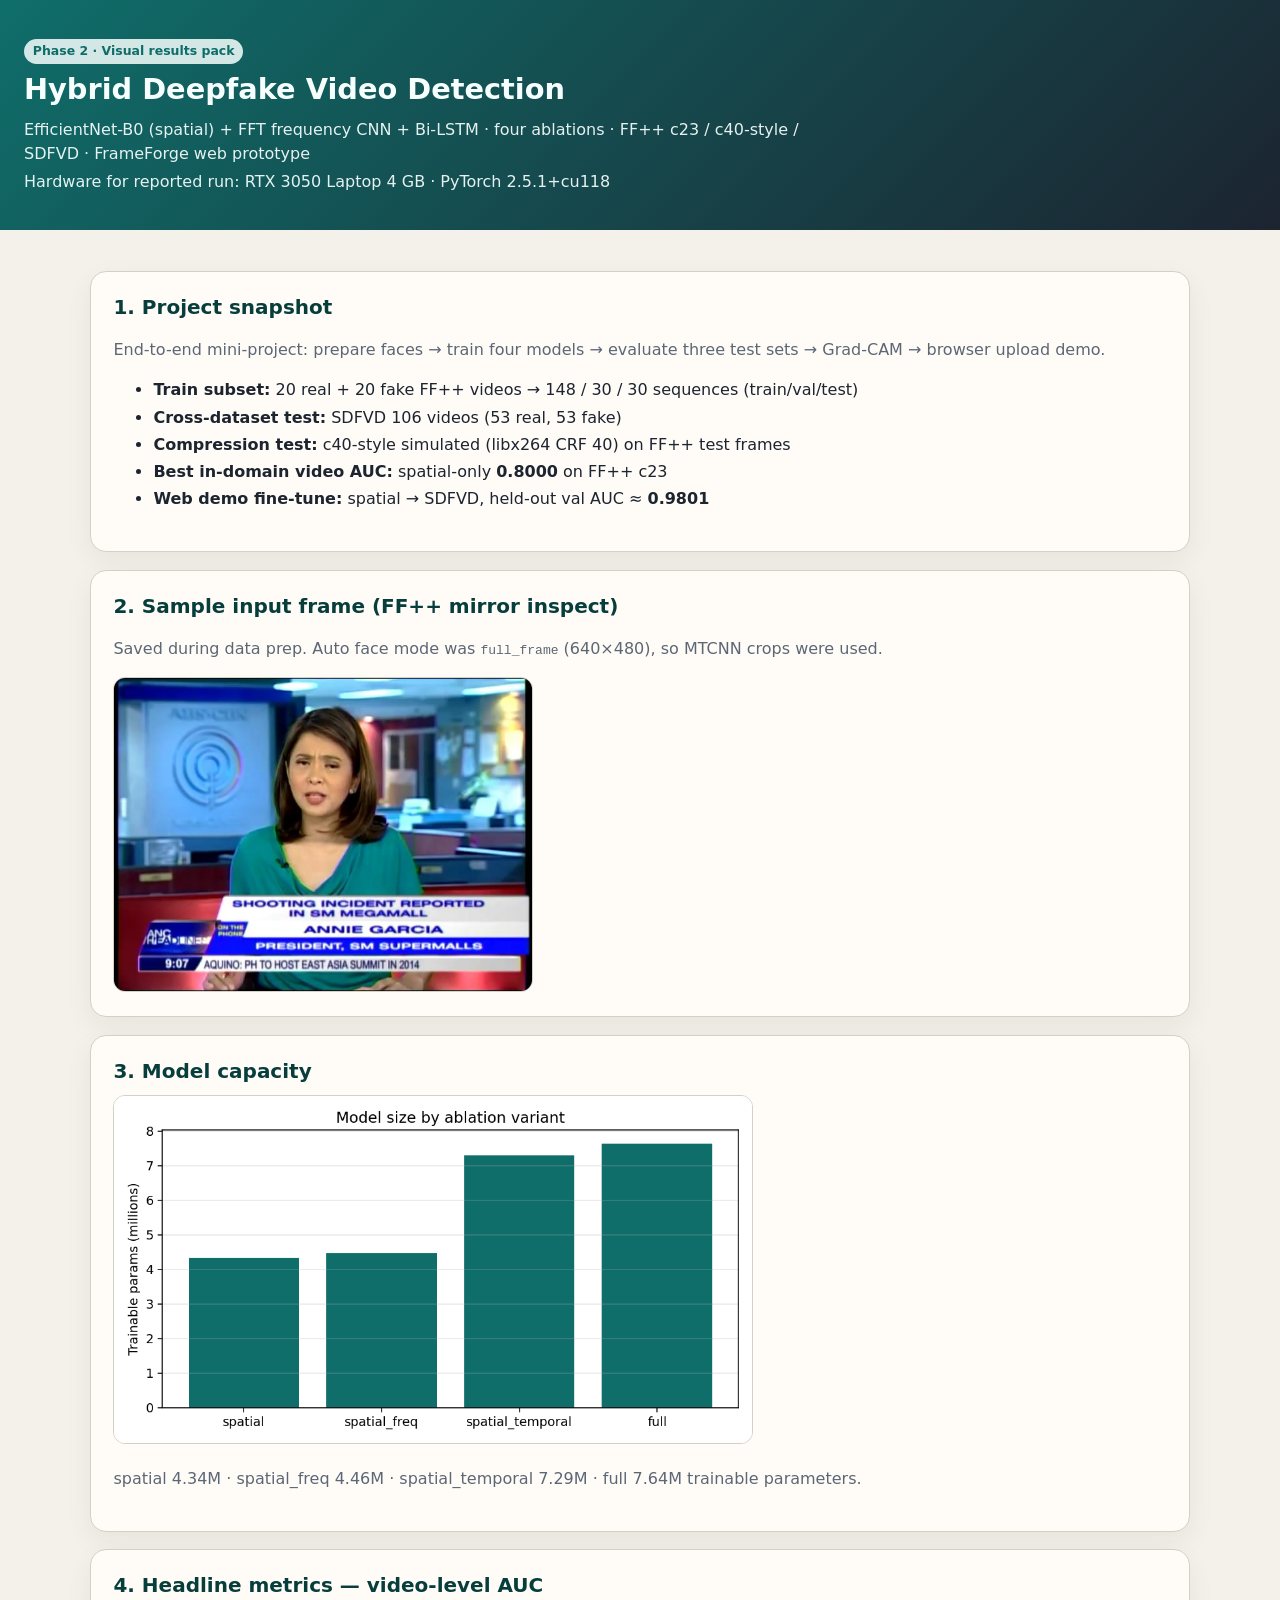
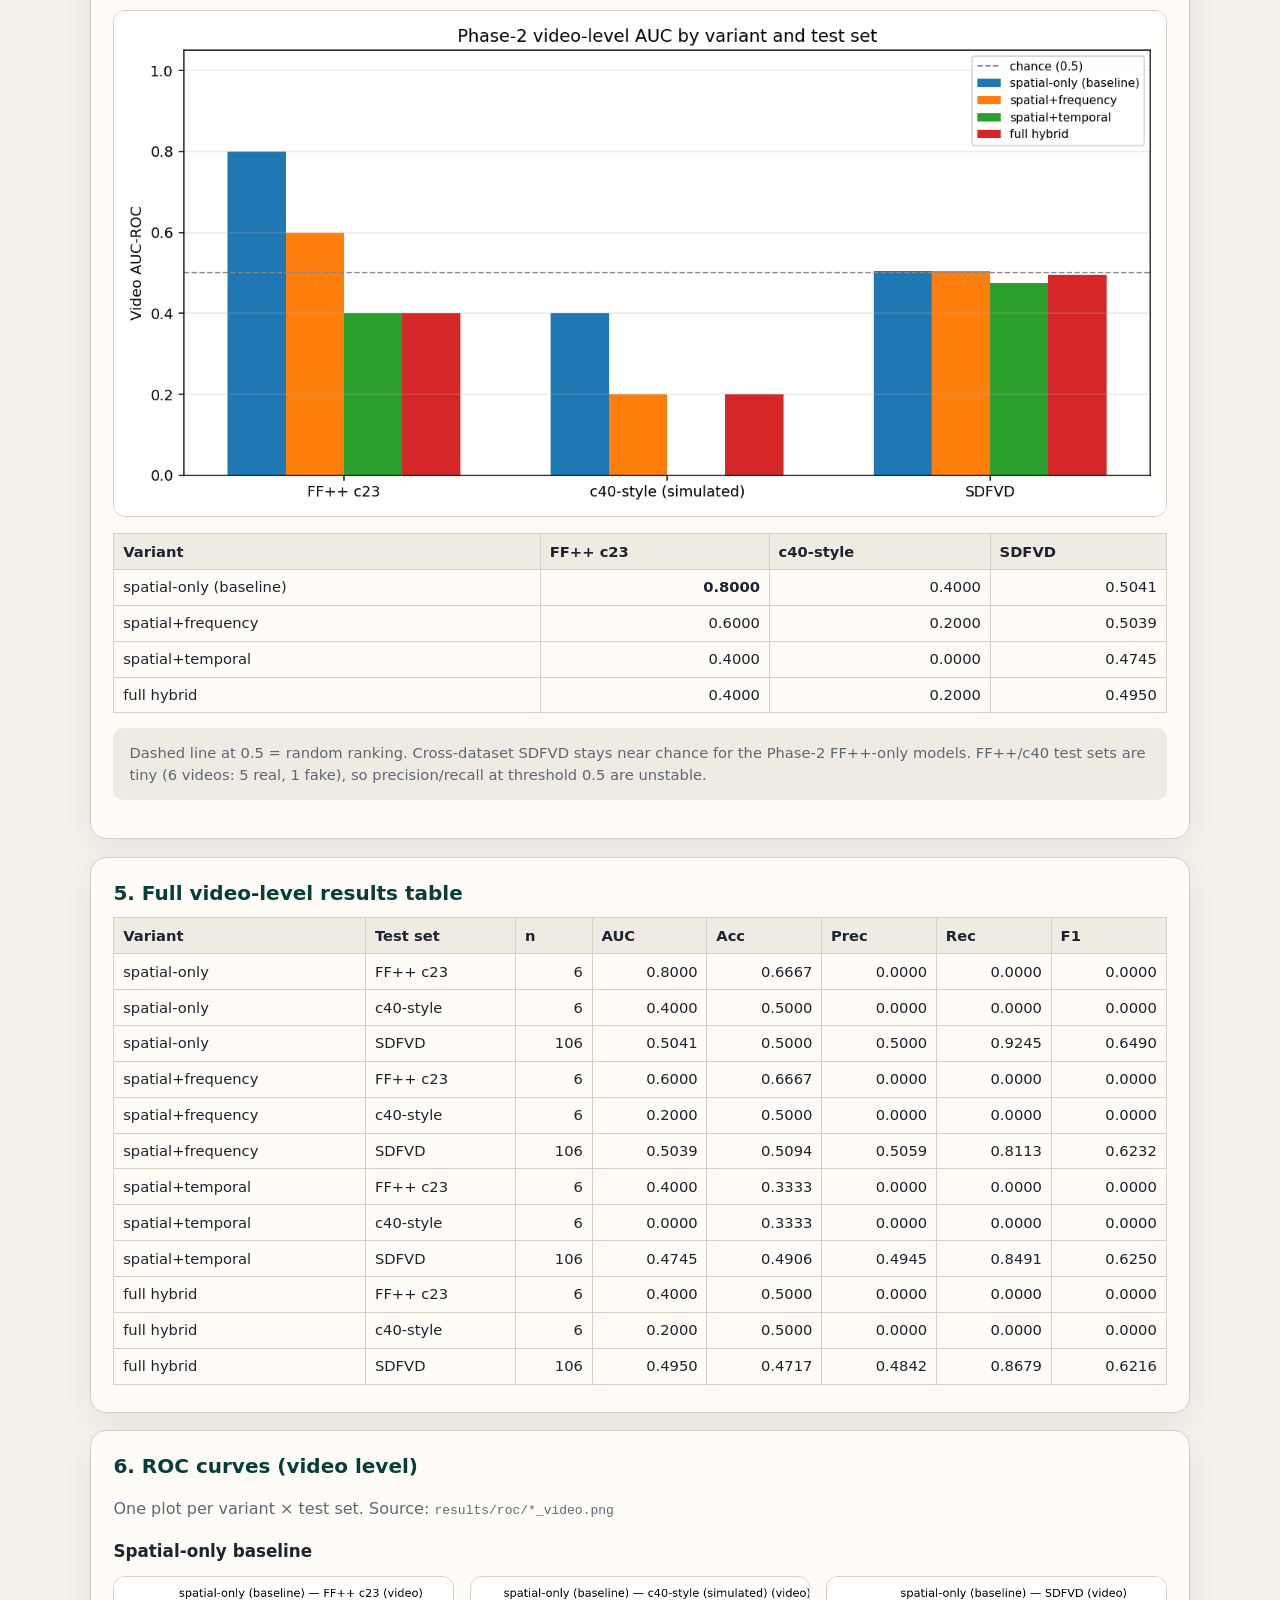
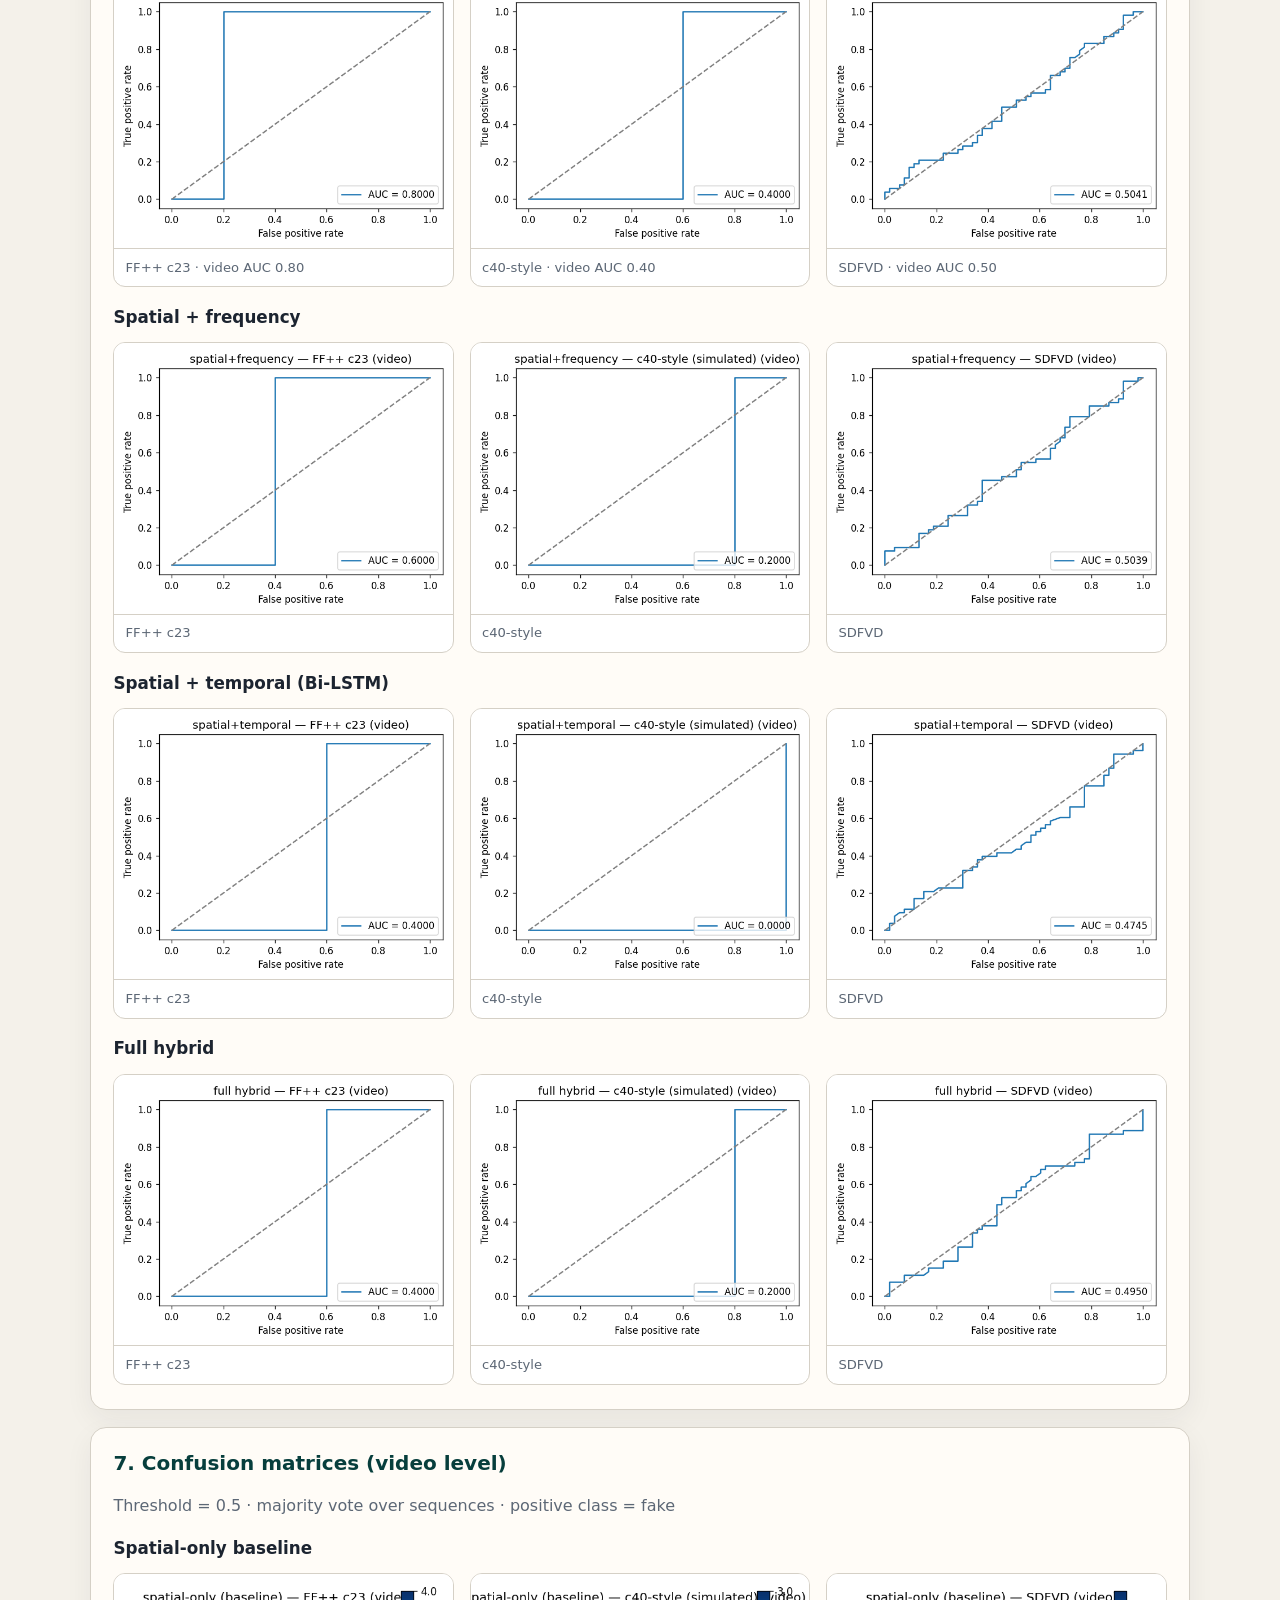
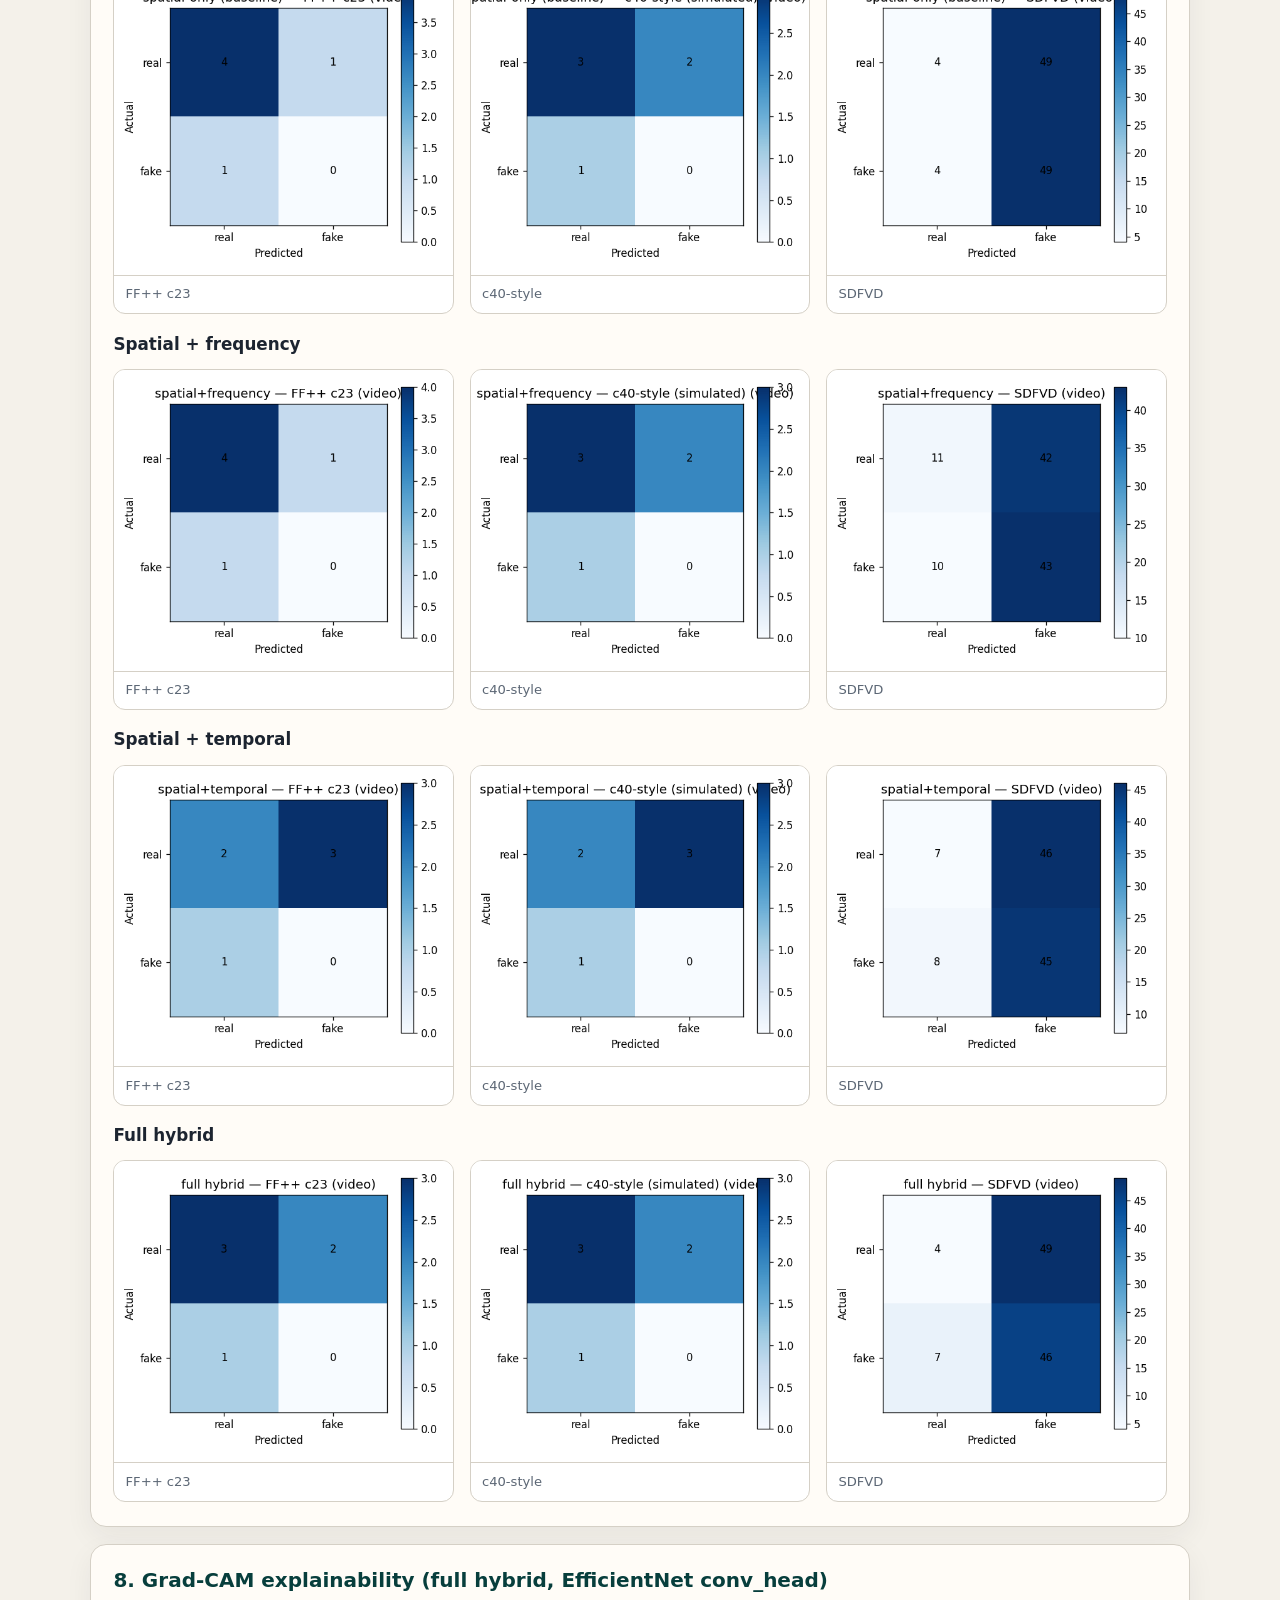
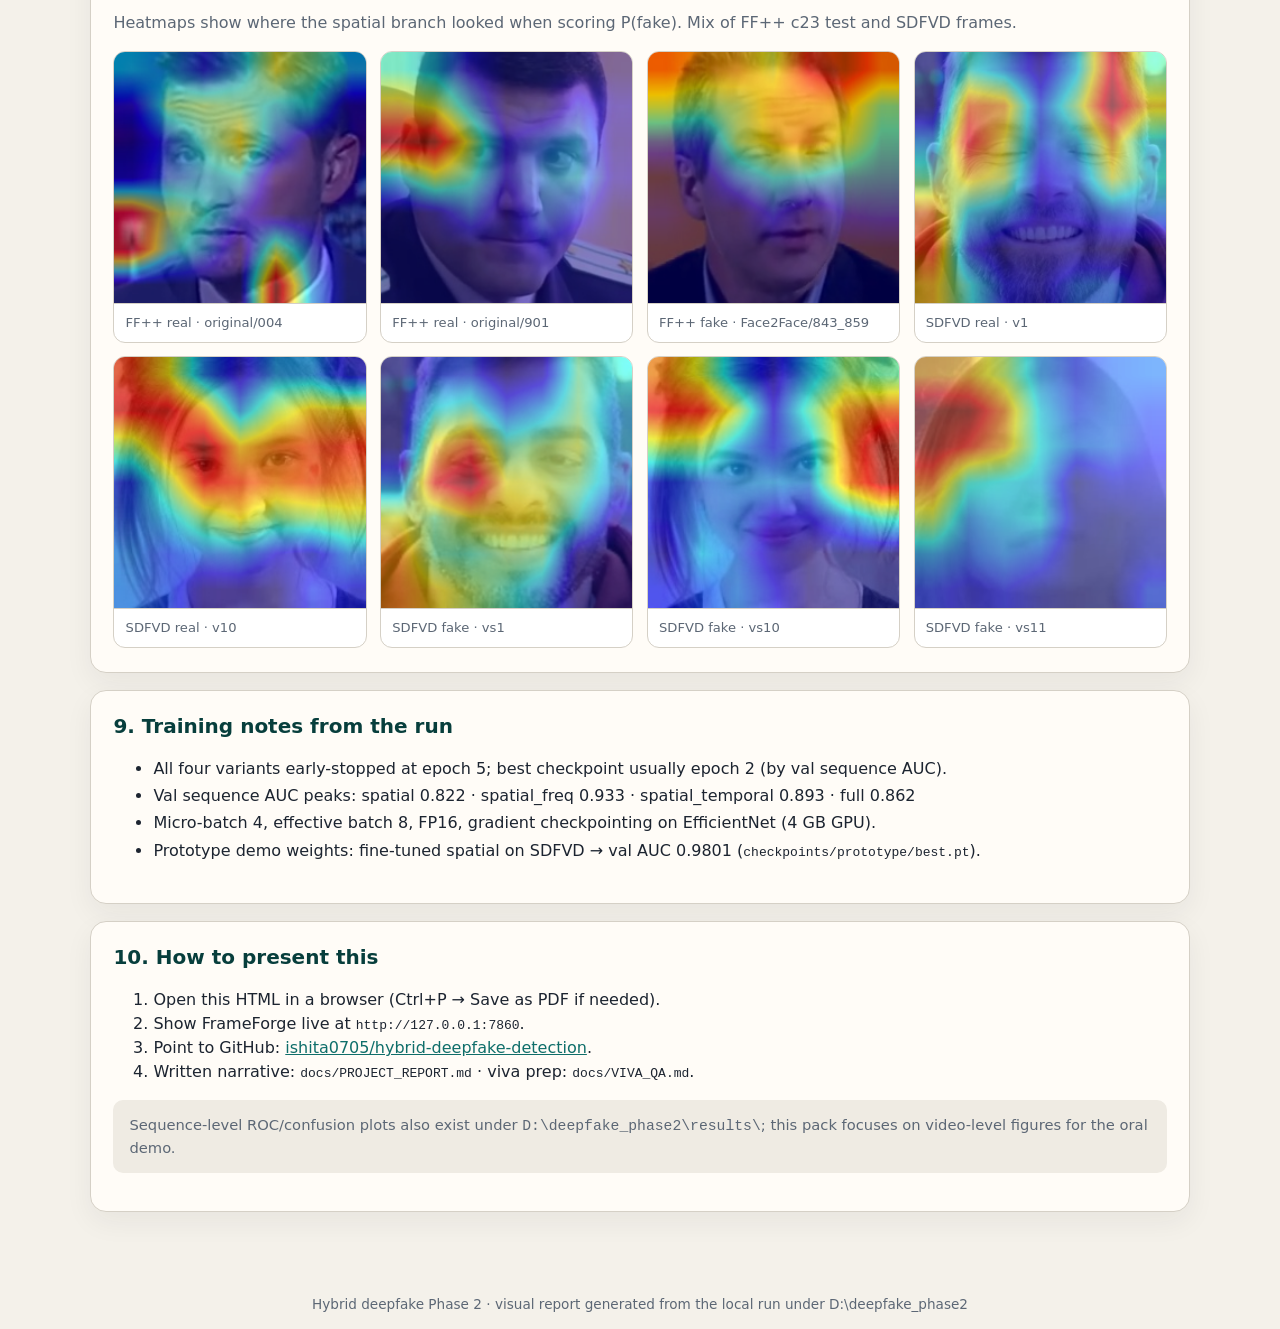
==== docs/VISUAL_REPORT.html @ 19e9302a "Add illustrated visual results report with ROC, confusion, and Grad-CAM figures. Co-authored-by: Cur" ====
<!DOCTYPE html>
<html lang="en">
<head>
<meta charset="utf-8"/>
<title>Hybrid Deepfake Detection — Visual Results Report</title>
<style>
:root {
  --ink:#1c2430; --muted:#5c6775; --bg:#f4f1ea; --card:#fffcf7;
  --line:#d5d0c6; --accent:#0f6e6a; --real:#1f7a4d; --fake:#b42318;
}
* { box-sizing: border-box; }
body {
  margin: 0;
  font-family: "Segoe UI", system-ui, sans-serif;
  color: var(--ink);
  background: var(--bg);
  line-height: 1.5;
}
header {
  background: linear-gradient(135deg, #0f6e6a, #1c2430);
  color: #f7fffe;
  padding: 2.2rem 1.5rem 2rem;
}
header h1 { margin: 0 0 0.4rem; font-size: 1.8rem; }
header p { margin: 0.25rem 0; opacity: 0.92; max-width: 52rem; }
main { width: min(1100px, calc(100% - 2rem)); margin: 0 auto; padding: 1.5rem 0 3rem; }
section {
  background: var(--card);
  border: 1px solid var(--line);
  border-radius: 16px;
  padding: 1.25rem 1.4rem 1.5rem;
  margin: 1.1rem 0;
  box-shadow: 0 10px 28px rgba(28,36,48,0.06);
}
h2 { margin: 0 0 0.6rem; font-size: 1.25rem; color: var(--accent-ink, #073e3c); }
h3 { margin: 1.1rem 0 0.5rem; font-size: 1.05rem; }
.muted { color: var(--muted); }
table { border-collapse: collapse; width: 100%; font-size: 0.92rem; margin: 0.6rem 0 0.2rem; }
th, td { border: 1px solid var(--line); padding: 0.4rem 0.55rem; text-align: left; }
th { background: #efebe3; }
td.num { text-align: right; font-variant-numeric: tabular-nums; }
.grid { display: grid; grid-template-columns: repeat(auto-fit, minmax(280px, 1fr)); gap: 1rem; margin-top: 0.75rem; }
.grid-3 { display: grid; grid-template-columns: repeat(auto-fit, minmax(220px, 1fr)); gap: 0.85rem; margin-top: 0.75rem; }
figure { margin: 0; background: #fff; border: 1px solid var(--line); border-radius: 12px; overflow: hidden; }
figure img { width: 100%; display: block; background: #fff; }
figcaption { padding: 0.55rem 0.7rem; font-size: 0.82rem; color: var(--muted); border-top: 1px solid var(--line); }
.hero-img { max-width: 420px; border-radius: 12px; border: 1px solid var(--line); display: block; }
.badge { display: inline-block; padding: 0.2rem 0.55rem; border-radius: 999px; background: #e4f3f1; color: #0f6e6a; font-size: 0.78rem; font-weight: 600; }
ul.tight li { margin: 0.2rem 0; }
.note { background: #efebe3; padding: 0.85rem 1rem; border-radius: 10px; color: var(--muted); font-size: 0.92rem; }
a { color: var(--accent); }
footer { text-align: center; color: var(--muted); font-size: 0.85rem; padding: 1rem; }
@media print {
  header { -webkit-print-color-adjust: exact; print-color-adjust: exact; }
  section { break-inside: avoid; box-shadow: none; }
}
</style>
</head>
<body>
<header>
  <p class="badge">Phase 2 · Visual results pack</p>
  <h1>Hybrid Deepfake Video Detection</h1>
  <p>EfficientNet-B0 (spatial) + FFT frequency CNN + Bi-LSTM · four ablations · FF++ c23 / c40-style / SDFVD · FrameForge web prototype</p>
  <p>Hardware for reported run: RTX 3050 Laptop 4 GB · PyTorch 2.5.1+cu118</p>
</header>

<main>

<section>
  <h2>1. Project snapshot</h2>
  <p class="muted">End-to-end mini-project: prepare faces → train four models → evaluate three test sets → Grad-CAM → browser upload demo.</p>
  <ul class="tight">
    <li><strong>Train subset:</strong> 20 real + 20 fake FF++ videos → 148 / 30 / 30 sequences (train/val/test)</li>
    <li><strong>Cross-dataset test:</strong> SDFVD 106 videos (53 real, 53 fake)</li>
    <li><strong>Compression test:</strong> c40-style simulated (libx264 CRF 40) on FF++ test frames</li>
    <li><strong>Best in-domain video AUC:</strong> spatial-only <strong>0.8000</strong> on FF++ c23</li>
    <li><strong>Web demo fine-tune:</strong> spatial → SDFVD, held-out val AUC ≈ <strong>0.9801</strong></li>
  </ul>
</section>

<section>
  <h2>2. Sample input frame (FF++ mirror inspect)</h2>
  <p class="muted">Saved during data prep. Auto face mode was <code>full_frame</code> (640×480), so MTCNN crops were used.</p>
  <img class="hero-img" src="figures/data/sample_frame.jpg" alt="Sample FF++ frame"/>
</section>

<section>
  <h2>3. Model capacity</h2>
  <img src="figures/summary/param_counts.png" alt="Parameter counts" style="max-width:640px;width:100%;border:1px solid var(--line);border-radius:12px"/>
  <p class="muted">spatial 4.34M · spatial_freq 4.46M · spatial_temporal 7.29M · full 7.64M trainable parameters.</p>
</section>

<section>
  <h2>4. Headline metrics — video-level AUC</h2>
  <img src="figures/summary/video_auc_bars.png" alt="Video AUC bar chart" style="width:100%;border:1px solid var(--line);border-radius:12px"/>
  <table>
    <tr><th>Variant</th><th>FF++ c23</th><th>c40-style</th><th>SDFVD</th></tr>
    <tr><td>spatial-only (baseline)</td><td class="num"><strong>0.8000</strong></td><td class="num">0.4000</td><td class="num">0.5041</td></tr>
    <tr><td>spatial+frequency</td><td class="num">0.6000</td><td class="num">0.2000</td><td class="num">0.5039</td></tr>
    <tr><td>spatial+temporal</td><td class="num">0.4000</td><td class="num">0.0000</td><td class="num">0.4745</td></tr>
    <tr><td>full hybrid</td><td class="num">0.4000</td><td class="num">0.2000</td><td class="num">0.4950</td></tr>
  </table>
  <p class="note">Dashed line at 0.5 = random ranking. Cross-dataset SDFVD stays near chance for the Phase-2 FF++-only models. FF++/c40 test sets are tiny (6 videos: 5 real, 1 fake), so precision/recall at threshold 0.5 are unstable.</p>
</section>

<section>
  <h2>5. Full video-level results table</h2>
  <table>
    <tr><th>Variant</th><th>Test set</th><th>n</th><th>AUC</th><th>Acc</th><th>Prec</th><th>Rec</th><th>F1</th></tr>
    <tr><td>spatial-only</td><td>FF++ c23</td><td class="num">6</td><td class="num">0.8000</td><td class="num">0.6667</td><td class="num">0.0000</td><td class="num">0.0000</td><td class="num">0.0000</td></tr>
    <tr><td>spatial-only</td><td>c40-style</td><td class="num">6</td><td class="num">0.4000</td><td class="num">0.5000</td><td class="num">0.0000</td><td class="num">0.0000</td><td class="num">0.0000</td></tr>
    <tr><td>spatial-only</td><td>SDFVD</td><td class="num">106</td><td class="num">0.5041</td><td class="num">0.5000</td><td class="num">0.5000</td><td class="num">0.9245</td><td class="num">0.6490</td></tr>
    <tr><td>spatial+frequency</td><td>FF++ c23</td><td class="num">6</td><td class="num">0.6000</td><td class="num">0.6667</td><td class="num">0.0000</td><td class="num">0.0000</td><td class="num">0.0000</td></tr>
    <tr><td>spatial+frequency</td><td>c40-style</td><td class="num">6</td><td class="num">0.2000</td><td class="num">0.5000</td><td class="num">0.0000</td><td class="num">0.0000</td><td class="num">0.0000</td></tr>
    <tr><td>spatial+frequency</td><td>SDFVD</td><td class="num">106</td><td class="num">0.5039</td><td class="num">0.5094</td><td class="num">0.5059</td><td class="num">0.8113</td><td class="num">0.6232</td></tr>
    <tr><td>spatial+temporal</td><td>FF++ c23</td><td class="num">6</td><td class="num">0.4000</td><td class="num">0.3333</td><td class="num">0.0000</td><td class="num">0.0000</td><td class="num">0.0000</td></tr>
    <tr><td>spatial+temporal</td><td>c40-style</td><td class="num">6</td><td class="num">0.0000</td><td class="num">0.3333</td><td class="num">0.0000</td><td class="num">0.0000</td><td class="num">0.0000</td></tr>
    <tr><td>spatial+temporal</td><td>SDFVD</td><td class="num">106</td><td class="num">0.4745</td><td class="num">0.4906</td><td class="num">0.4945</td><td class="num">0.8491</td><td class="num">0.6250</td></tr>
    <tr><td>full hybrid</td><td>FF++ c23</td><td class="num">6</td><td class="num">0.4000</td><td class="num">0.5000</td><td class="num">0.0000</td><td class="num">0.0000</td><td class="num">0.0000</td></tr>
    <tr><td>full hybrid</td><td>c40-style</td><td class="num">6</td><td class="num">0.2000</td><td class="num">0.5000</td><td class="num">0.0000</td><td class="num">0.0000</td><td class="num">0.0000</td></tr>
    <tr><td>full hybrid</td><td>SDFVD</td><td class="num">106</td><td class="num">0.4950</td><td class="num">0.4717</td><td class="num">0.4842</td><td class="num">0.8679</td><td class="num">0.6216</td></tr>
  </table>
</section>

<section>
  <h2>6. ROC curves (video level)</h2>
  <p class="muted">One plot per variant × test set. Source: <code>results/roc/*_video.png</code></p>

  <h3>Spatial-only baseline</h3>
  <div class="grid">
    <figure><img src="figures/roc/spatial__ffpp_c23_video.png" alt=""/><figcaption>FF++ c23 · video AUC 0.80</figcaption></figure>
    <figure><img src="figures/roc/spatial__c40_style_video.png" alt=""/><figcaption>c40-style · video AUC 0.40</figcaption></figure>
    <figure><img src="figures/roc/spatial__sdfvd_video.png" alt=""/><figcaption>SDFVD · video AUC 0.50</figcaption></figure>
  </div>

  <h3>Spatial + frequency</h3>
  <div class="grid">
    <figure><img src="figures/roc/spatial_freq__ffpp_c23_video.png" alt=""/><figcaption>FF++ c23</figcaption></figure>
    <figure><img src="figures/roc/spatial_freq__c40_style_video.png" alt=""/><figcaption>c40-style</figcaption></figure>
    <figure><img src="figures/roc/spatial_freq__sdfvd_video.png" alt=""/><figcaption>SDFVD</figcaption></figure>
  </div>

  <h3>Spatial + temporal (Bi-LSTM)</h3>
  <div class="grid">
    <figure><img src="figures/roc/spatial_temporal__ffpp_c23_video.png" alt=""/><figcaption>FF++ c23</figcaption></figure>
    <figure><img src="figures/roc/spatial_temporal__c40_style_video.png" alt=""/><figcaption>c40-style</figcaption></figure>
    <figure><img src="figures/roc/spatial_temporal__sdfvd_video.png" alt=""/><figcaption>SDFVD</figcaption></figure>
  </div>

  <h3>Full hybrid</h3>
  <div class="grid">
    <figure><img src="figures/roc/full__ffpp_c23_video.png" alt=""/><figcaption>FF++ c23</figcaption></figure>
    <figure><img src="figures/roc/full__c40_style_video.png" alt=""/><figcaption>c40-style</figcaption></figure>
    <figure><img src="figures/roc/full__sdfvd_video.png" alt=""/><figcaption>SDFVD</figcaption></figure>
  </div>
</section>

<section>
  <h2>7. Confusion matrices (video level)</h2>
  <p class="muted">Threshold = 0.5 · majority vote over sequences · positive class = fake</p>

  <h3>Spatial-only baseline</h3>
  <div class="grid">
    <figure><img src="figures/confusion/spatial__ffpp_c23_video.png" alt=""/><figcaption>FF++ c23</figcaption></figure>
    <figure><img src="figures/confusion/spatial__c40_style_video.png" alt=""/><figcaption>c40-style</figcaption></figure>
    <figure><img src="figures/confusion/spatial__sdfvd_video.png" alt=""/><figcaption>SDFVD</figcaption></figure>
  </div>

  <h3>Spatial + frequency</h3>
  <div class="grid">
    <figure><img src="figures/confusion/spatial_freq__ffpp_c23_video.png" alt=""/><figcaption>FF++ c23</figcaption></figure>
    <figure><img src="figures/confusion/spatial_freq__c40_style_video.png" alt=""/><figcaption>c40-style</figcaption></figure>
    <figure><img src="figures/confusion/spatial_freq__sdfvd_video.png" alt=""/><figcaption>SDFVD</figcaption></figure>
  </div>

  <h3>Spatial + temporal</h3>
  <div class="grid">
    <figure><img src="figures/confusion/spatial_temporal__ffpp_c23_video.png" alt=""/><figcaption>FF++ c23</figcaption></figure>
    <figure><img src="figures/confusion/spatial_temporal__c40_style_video.png" alt=""/><figcaption>c40-style</figcaption></figure>
    <figure><img src="figures/confusion/spatial_temporal__sdfvd_video.png" alt=""/><figcaption>SDFVD</figcaption></figure>
  </div>

  <h3>Full hybrid</h3>
  <div class="grid">
    <figure><img src="figures/confusion/full__ffpp_c23_video.png" alt=""/><figcaption>FF++ c23</figcaption></figure>
    <figure><img src="figures/confusion/full__c40_style_video.png" alt=""/><figcaption>c40-style</figcaption></figure>
    <figure><img src="figures/confusion/full__sdfvd_video.png" alt=""/><figcaption>SDFVD</figcaption></figure>
  </div>
</section>

<section>
  <h2>8. Grad-CAM explainability (full hybrid, EfficientNet conv_head)</h2>
  <p class="muted">Heatmaps show where the spatial branch looked when scoring P(fake). Mix of FF++ c23 test and SDFVD frames.</p>
  <div class="grid-3">
    <figure><img src="figures/gradcam/ffpp_c23_real_original_004_f000005.png" alt=""/><figcaption>FF++ real · original/004</figcaption></figure>
    <figure><img src="figures/gradcam/ffpp_c23_real_original_901_f000005.png" alt=""/><figcaption>FF++ real · original/901</figcaption></figure>
    <figure><img src="figures/gradcam/ffpp_c23_fake_Face2Face_843_859_f000005.png" alt=""/><figcaption>FF++ fake · Face2Face/843_859</figcaption></figure>
    <figure><img src="figures/gradcam/sdfvd_real_v1.mp4_f000025.png" alt=""/><figcaption>SDFVD real · v1</figcaption></figure>
    <figure><img src="figures/gradcam/sdfvd_real_v10.mp4_f000025.png" alt=""/><figcaption>SDFVD real · v10</figcaption></figure>
    <figure><img src="figures/gradcam/sdfvd_fake_vs1.mp4_f000025.png" alt=""/><figcaption>SDFVD fake · vs1</figcaption></figure>
    <figure><img src="figures/gradcam/sdfvd_fake_vs10.mp4_f000025.png" alt=""/><figcaption>SDFVD fake · vs10</figcaption></figure>
    <figure><img src="figures/gradcam/sdfvd_fake_vs11.mp4_f000025.png" alt=""/><figcaption>SDFVD fake · vs11</figcaption></figure>
  </div>
</section>

<section>
  <h2>9. Training notes from the run</h2>
  <ul class="tight">
    <li>All four variants early-stopped at epoch 5; best checkpoint usually epoch 2 (by val sequence AUC).</li>
    <li>Val sequence AUC peaks: spatial 0.822 · spatial_freq 0.933 · spatial_temporal 0.893 · full 0.862</li>
    <li>Micro-batch 4, effective batch 8, FP16, gradient checkpointing on EfficientNet (4 GB GPU).</li>
    <li>Prototype demo weights: fine-tuned spatial on SDFVD → val AUC 0.9801 (<code>checkpoints/prototype/best.pt</code>).</li>
  </ul>
</section>

<section>
  <h2>10. How to present this</h2>
  <ol>
    <li>Open this HTML in a browser (Ctrl+P → Save as PDF if needed).</li>
    <li>Show FrameForge live at <code>http://127.0.0.1:7860</code>.</li>
    <li>Point to GitHub: <a href="https://github.com/ishita0705/hybrid-deepfake-detection">ishita0705/hybrid-deepfake-detection</a>.</li>
    <li>Written narrative: <code>docs/PROJECT_REPORT.md</code> · viva prep: <code>docs/VIVA_QA.md</code>.</li>
  </ol>
  <p class="note">Sequence-level ROC/confusion plots also exist under <code>D:\deepfake_phase2\results\</code>; this pack focuses on video-level figures for the oral demo.</p>
</section>

</main>
<footer>
  Hybrid deepfake Phase 2 · visual report generated from the local run under D:\deepfake_phase2
</footer>
</body>
</html>
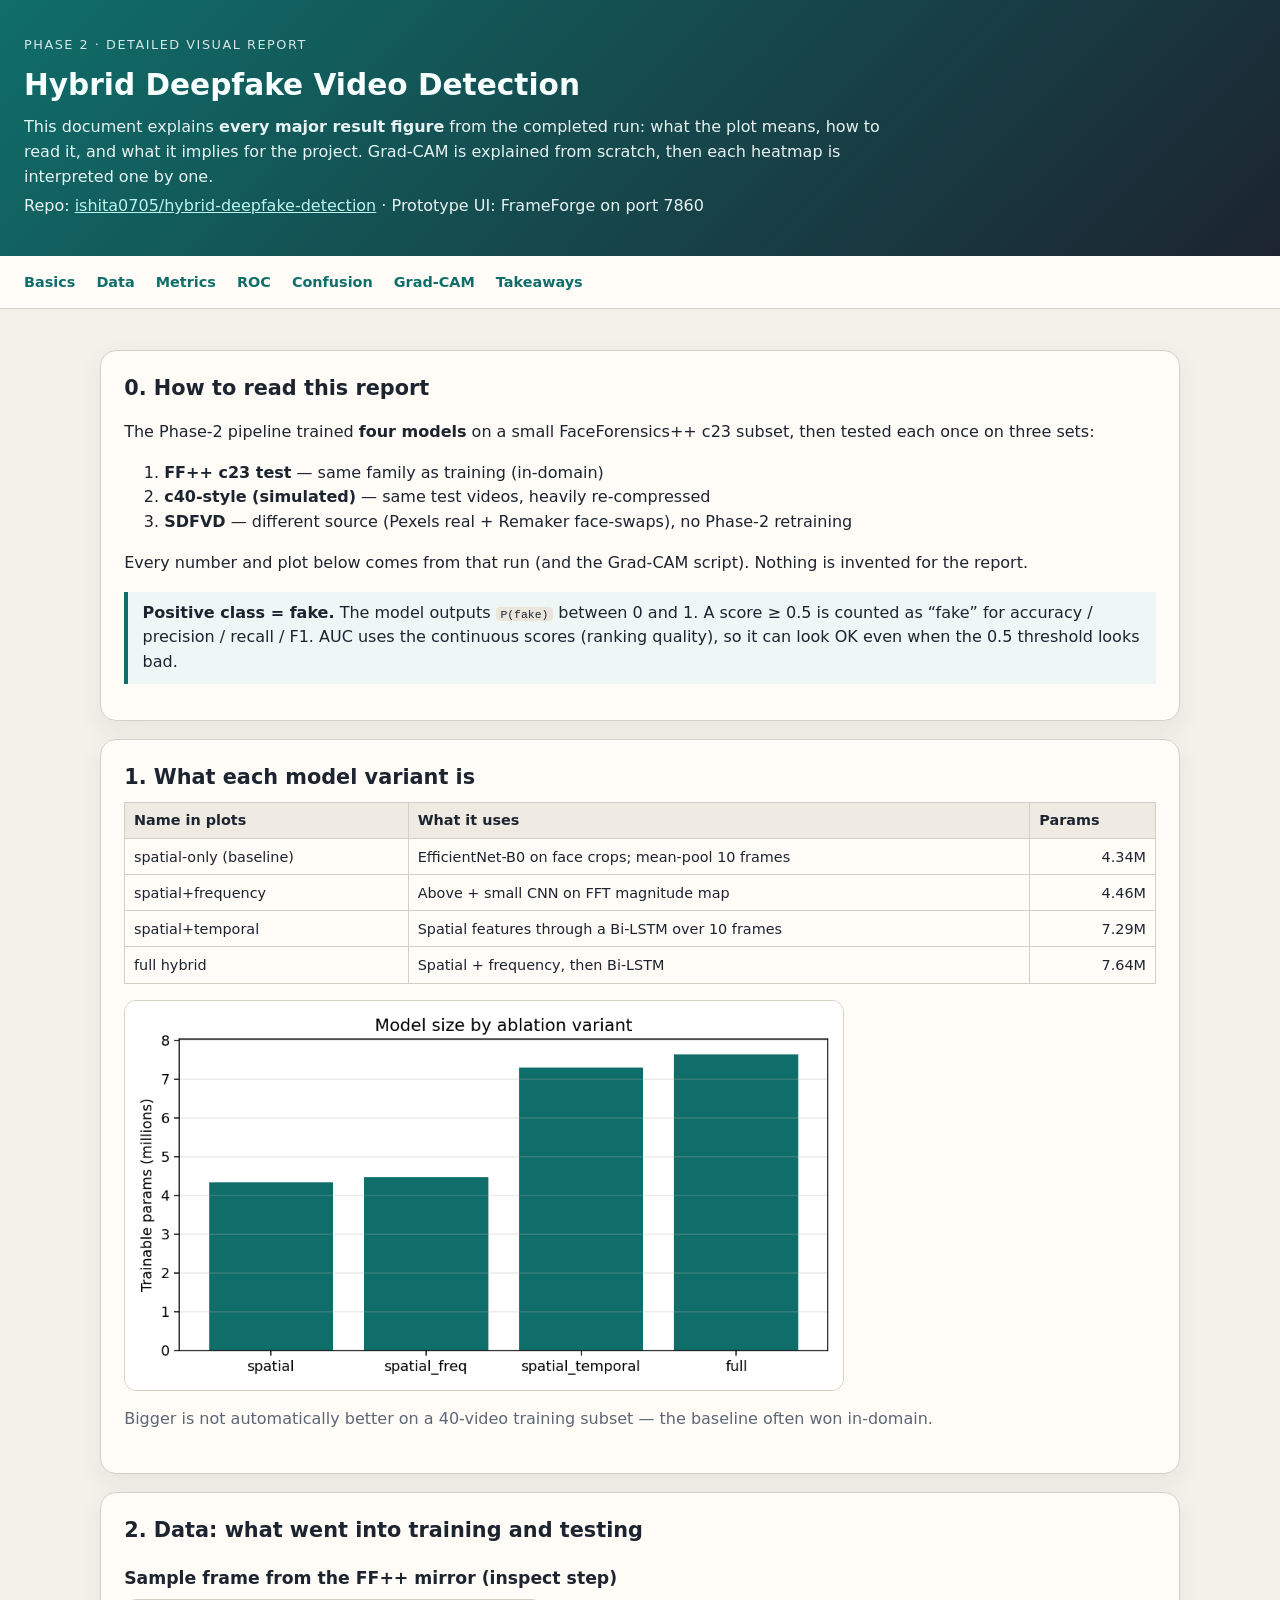
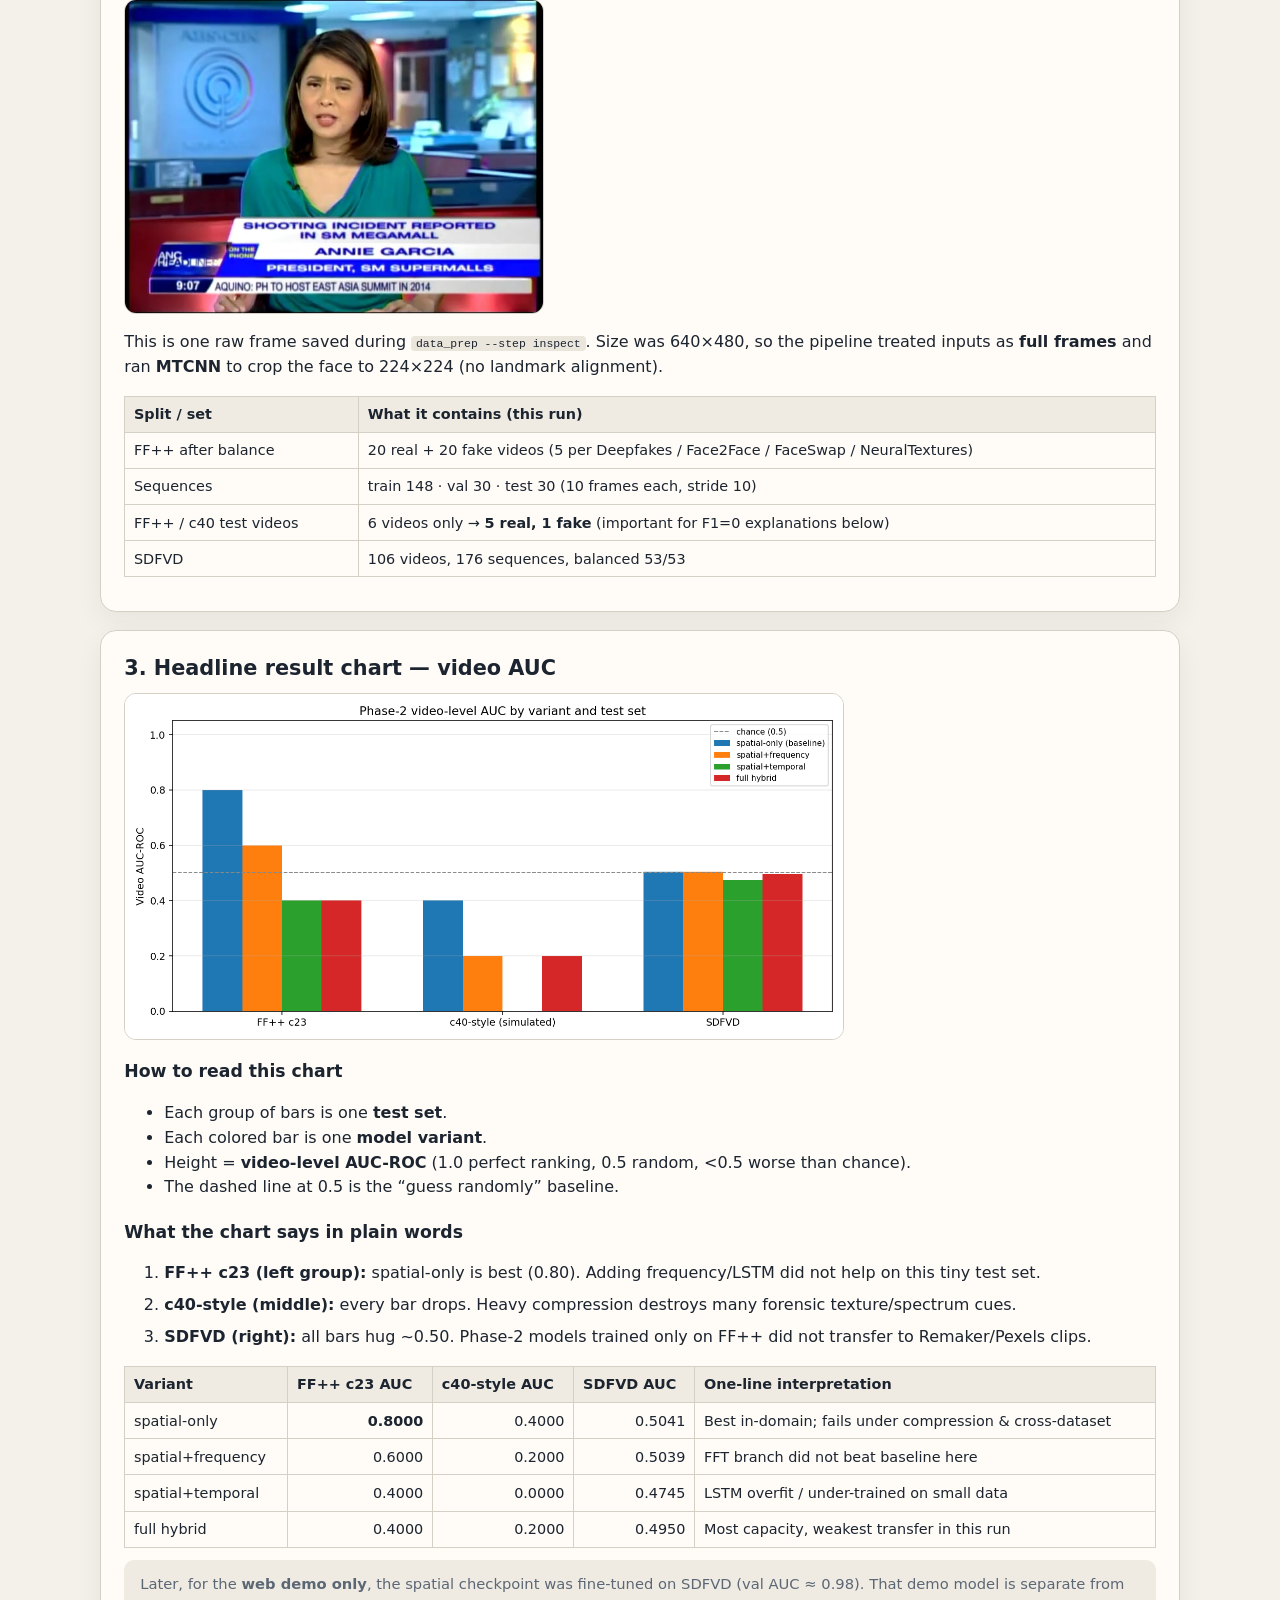
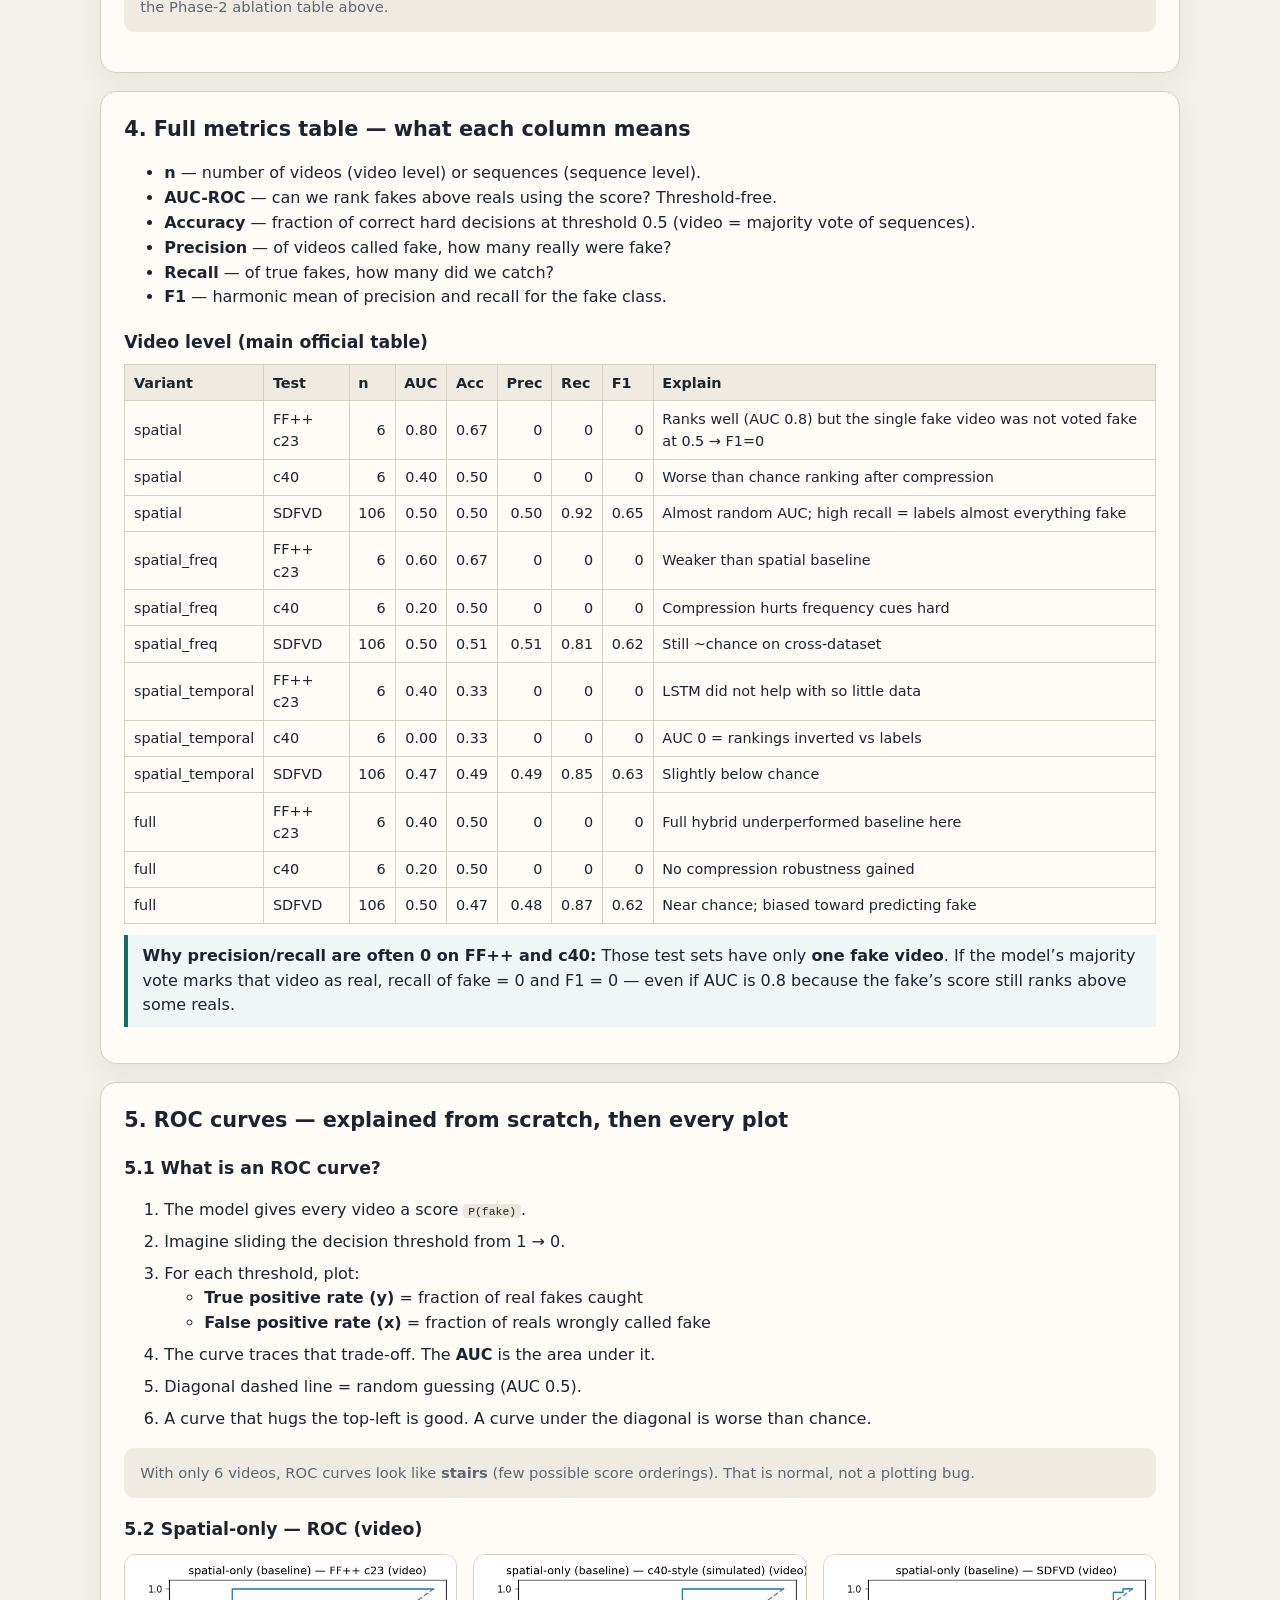
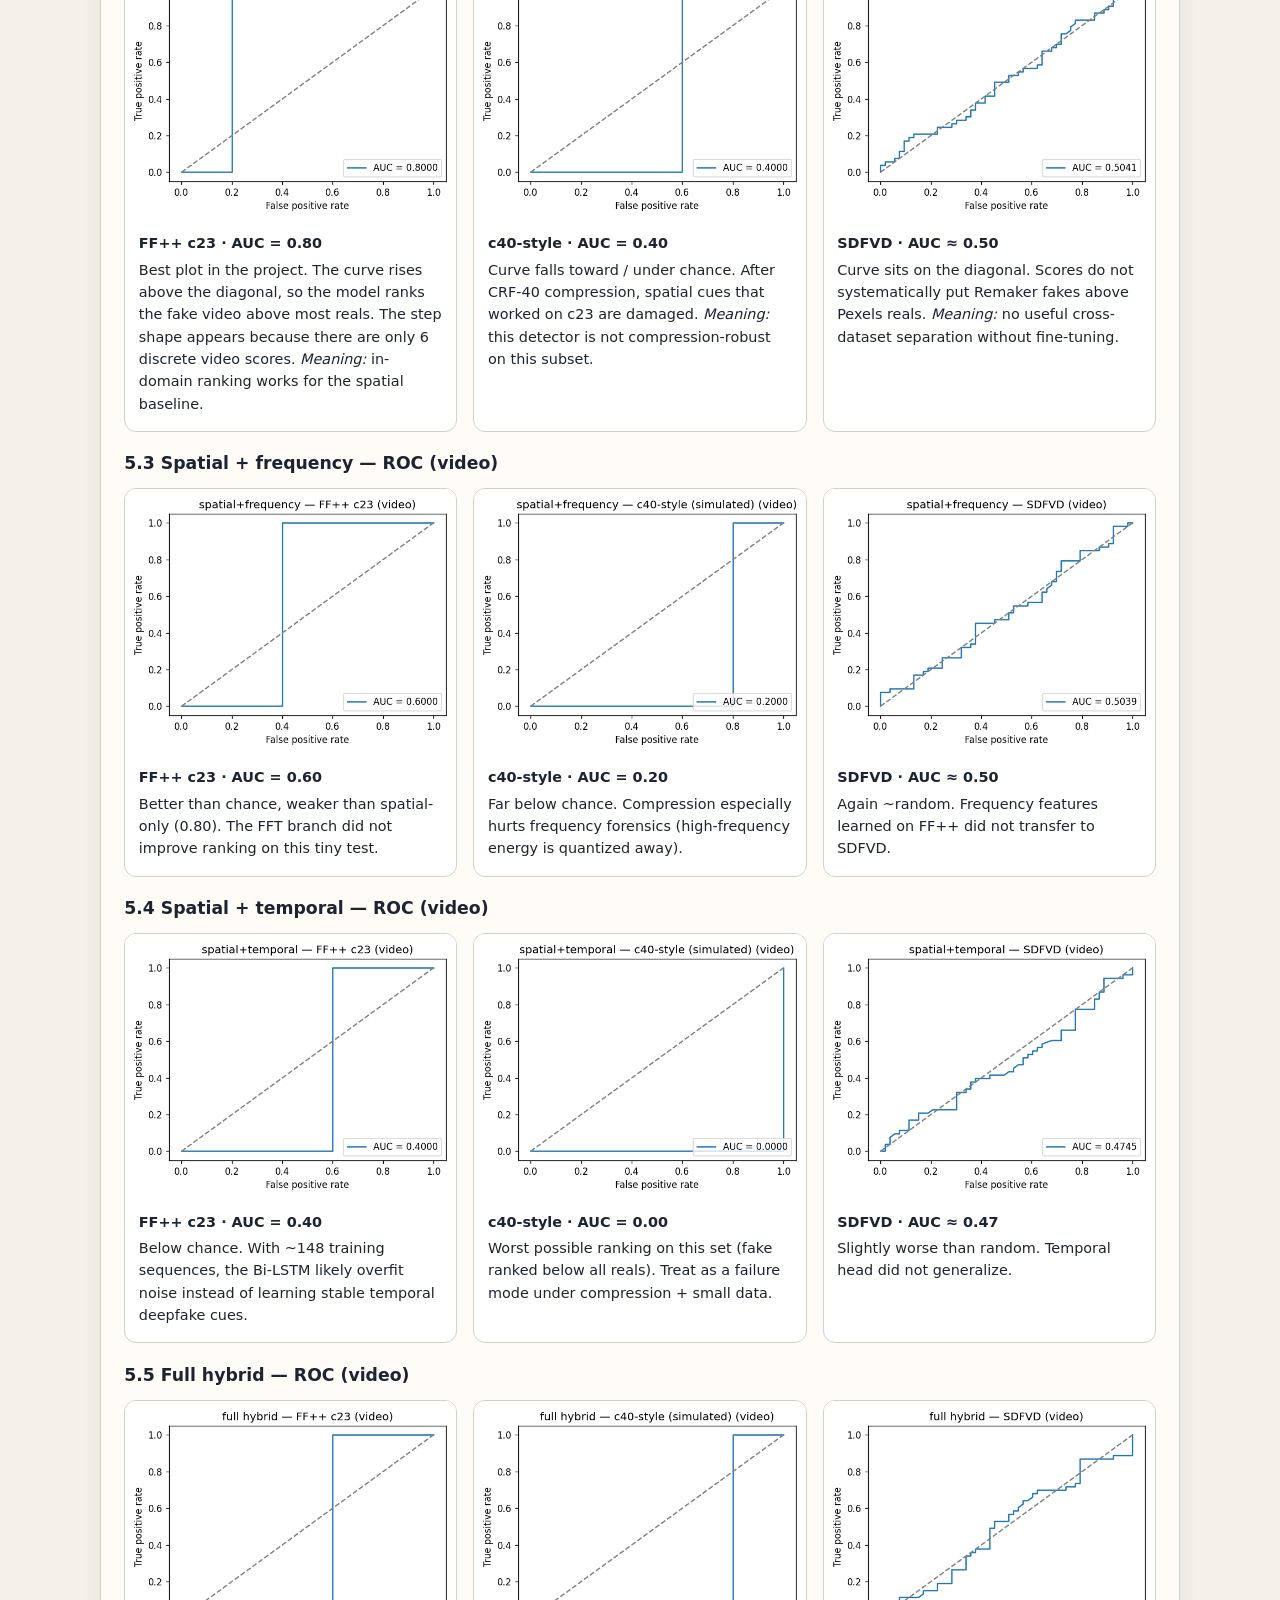
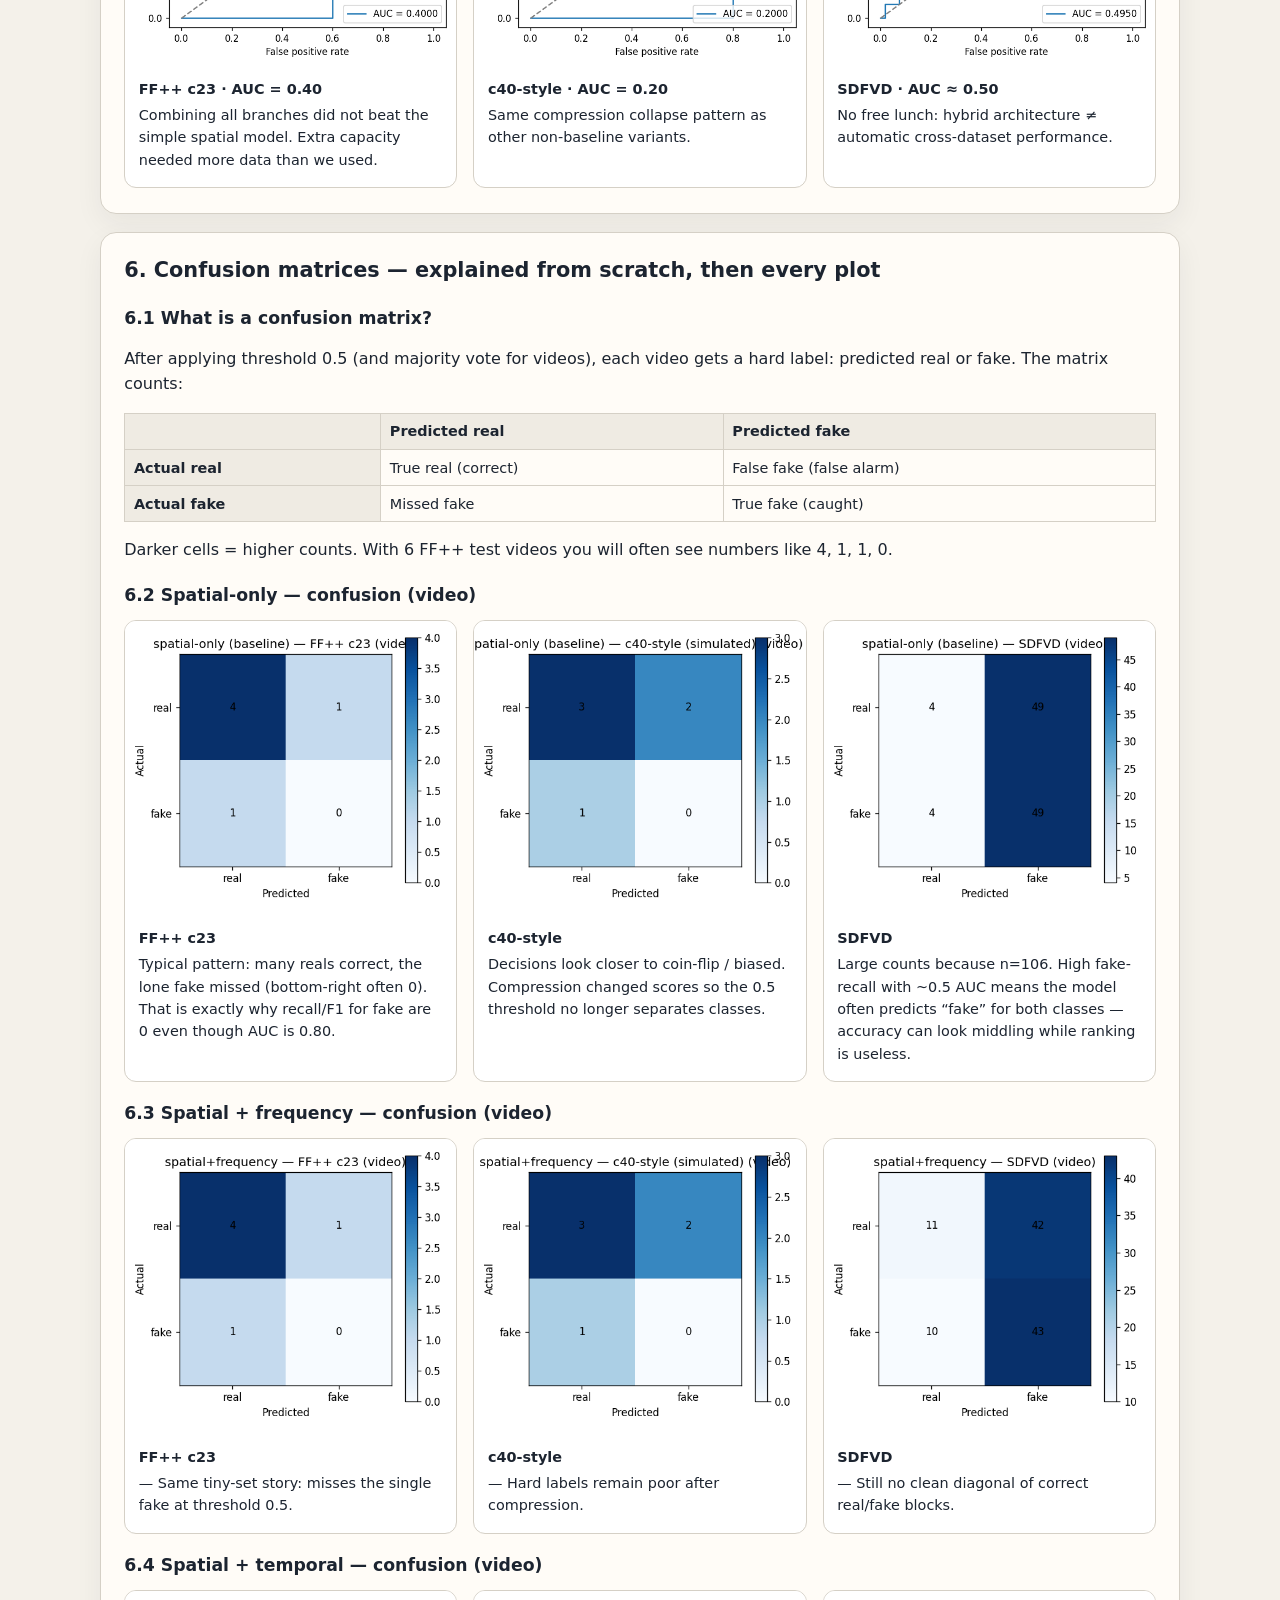
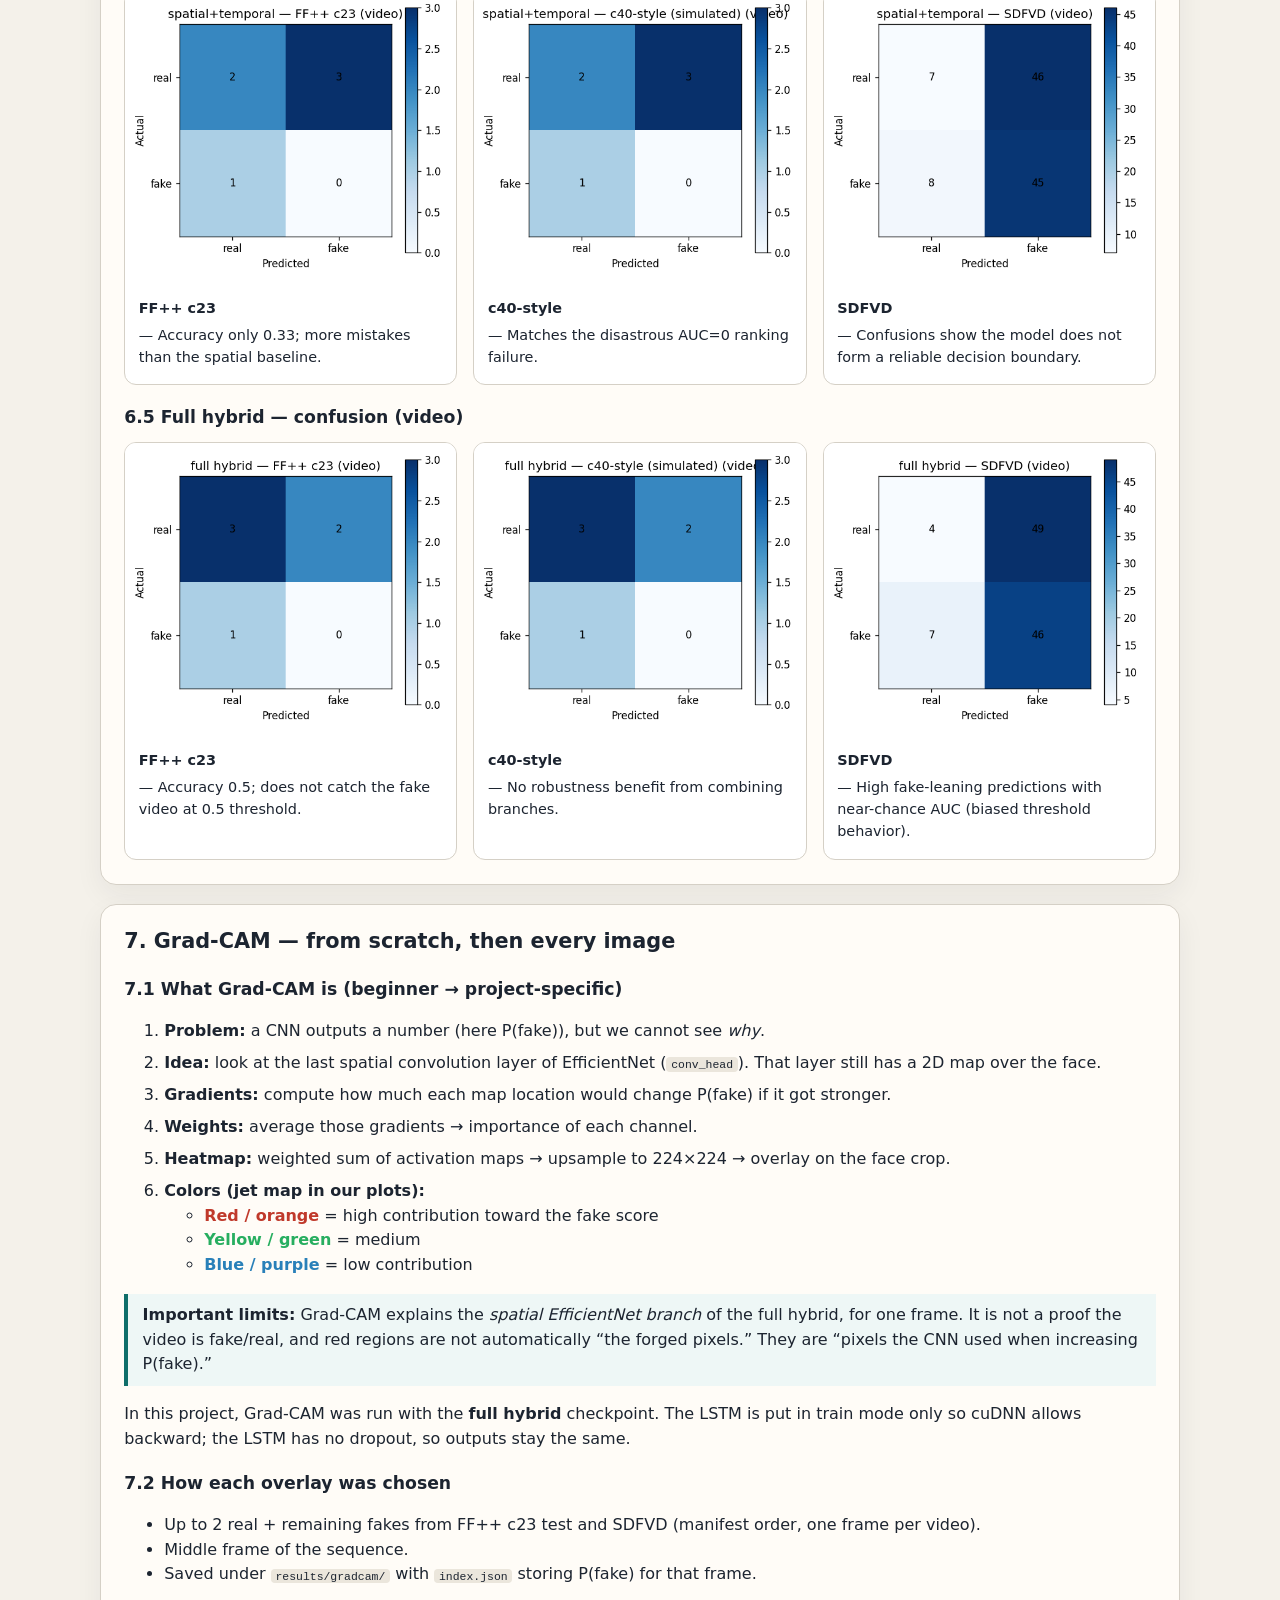
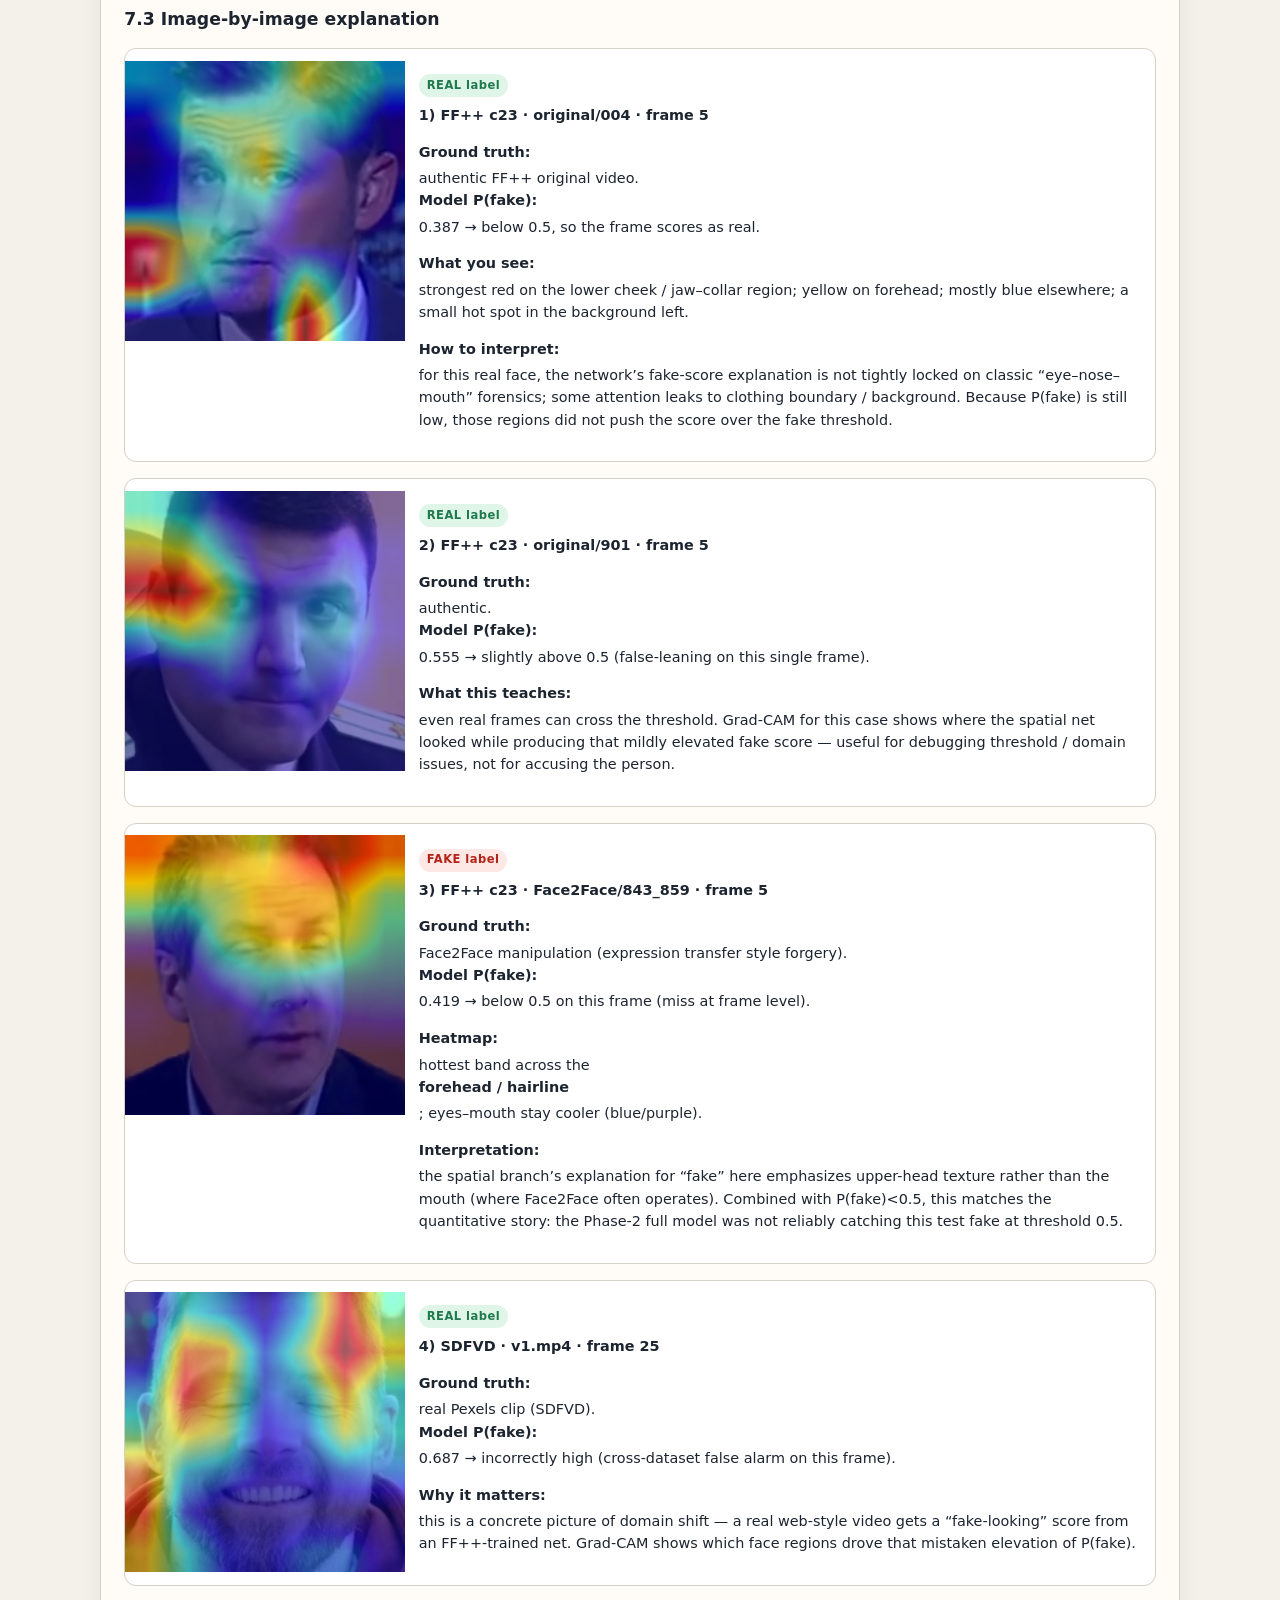
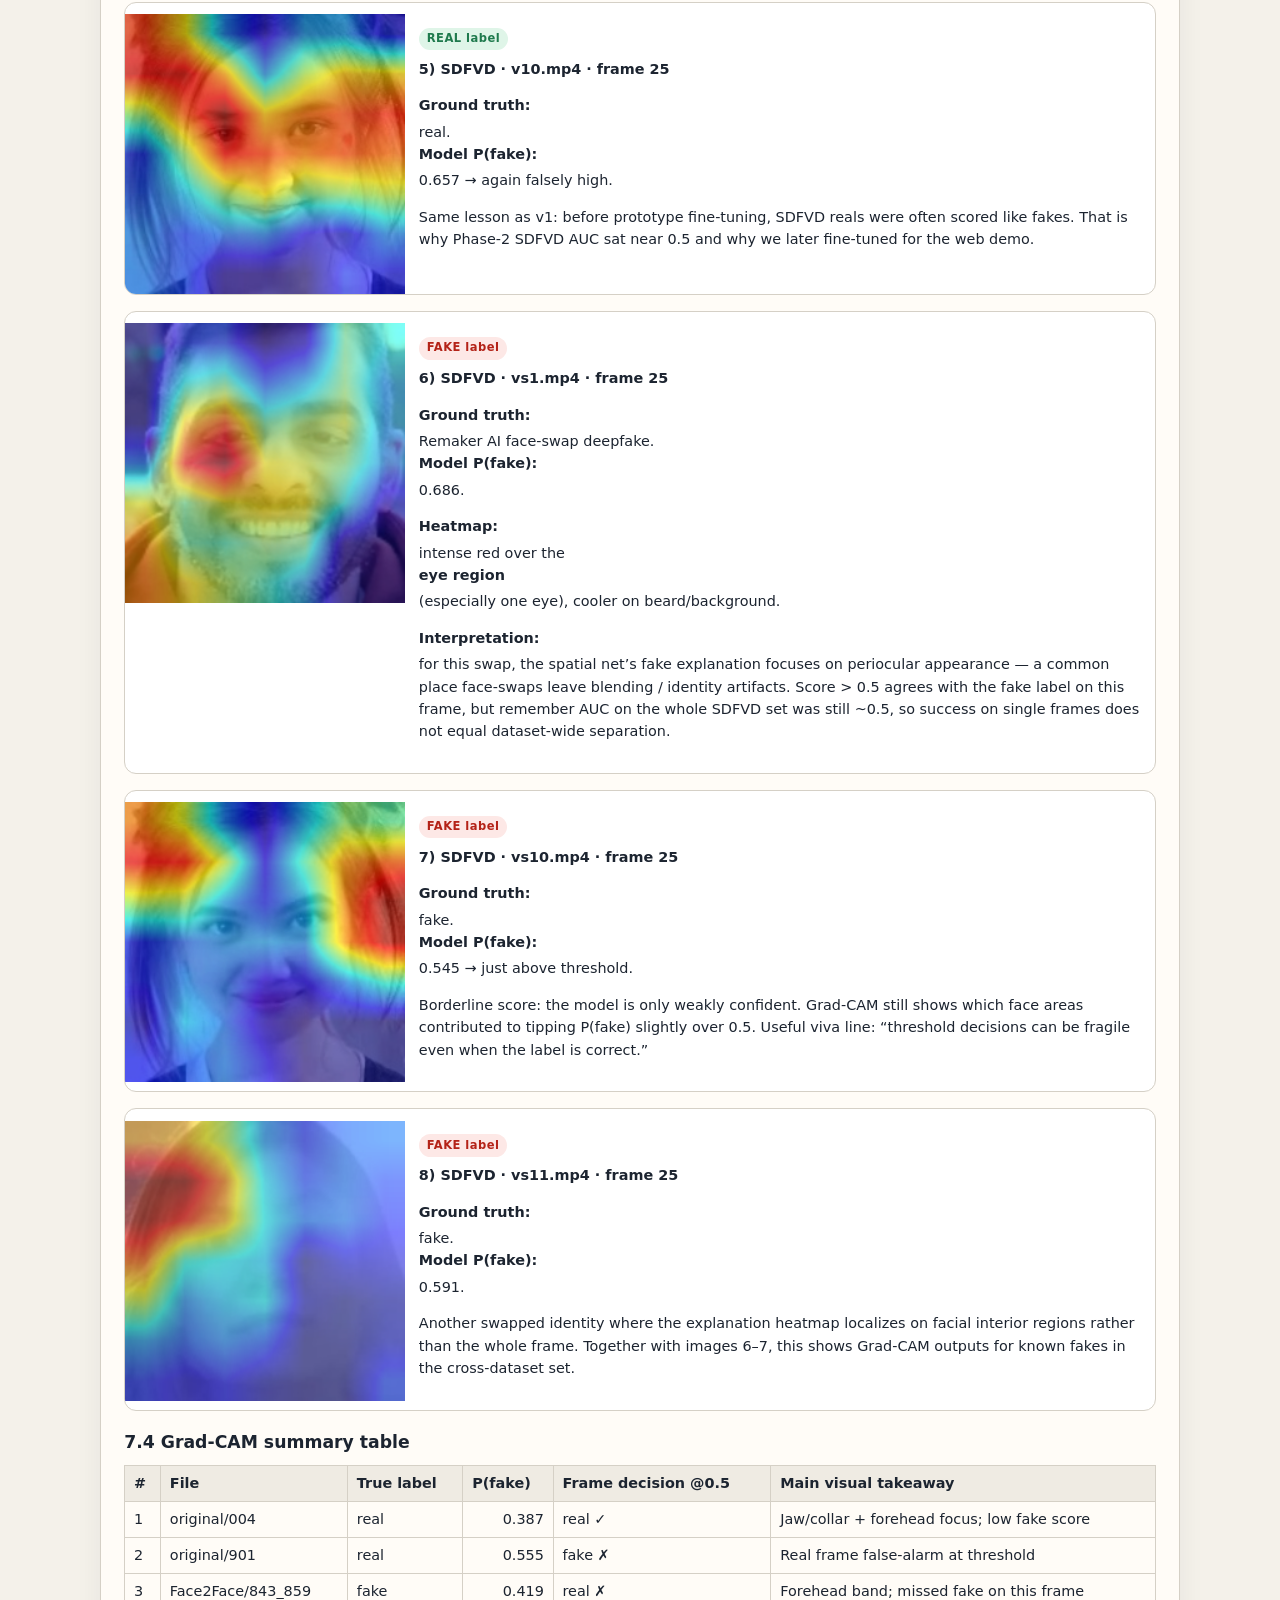
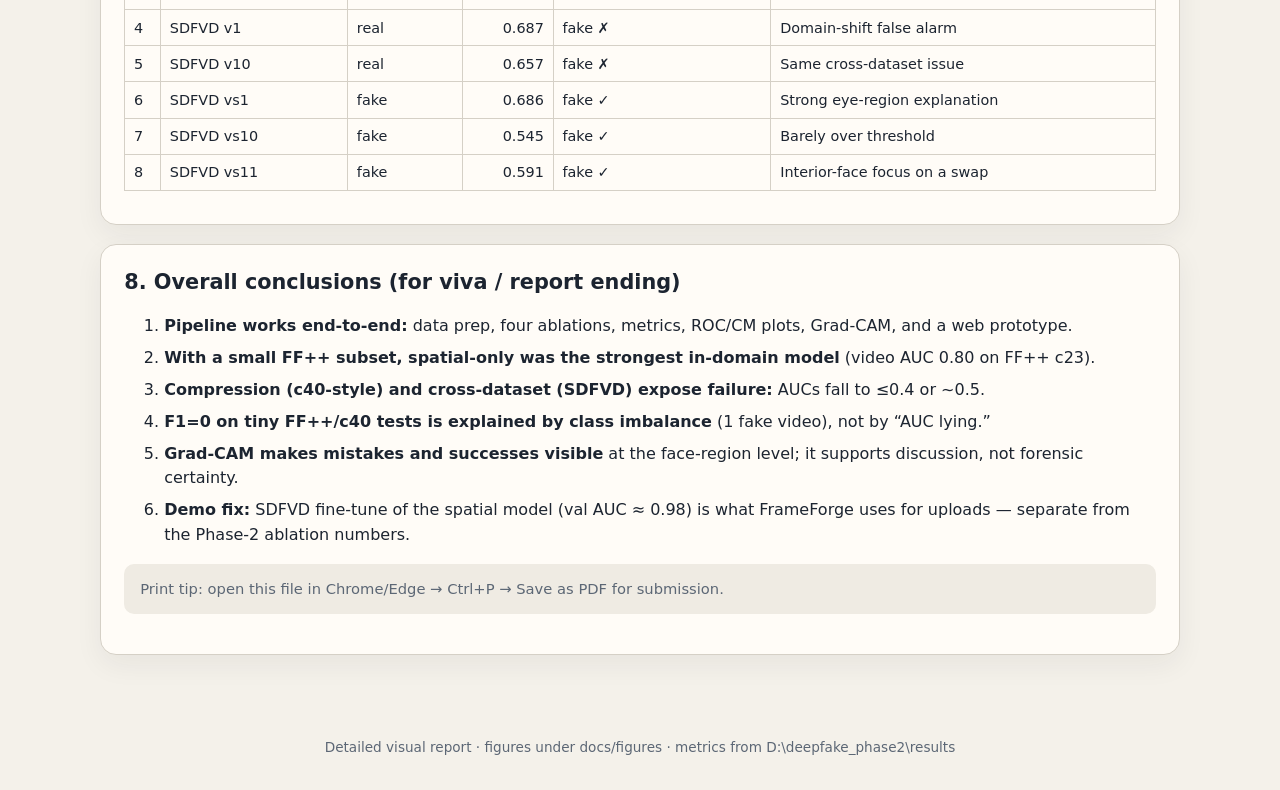
==== commit c378c58c: "Expand visual report with Grad-CAM primer and per-figure explanations. Co-authored-by: Cursor <curso" ====
--- a/docs/VISUAL_REPORT.html
+++ b/docs/VISUAL_REPORT.html
@@ -2,231 +2,570 @@
 <html lang="en">
 <head>
 <meta charset="utf-8"/>
-<title>Hybrid Deepfake Detection — Visual Results Report</title>
+<title>Hybrid Deepfake Detection — Detailed Visual Report</title>
 <style>
 :root {
   --ink:#1c2430; --muted:#5c6775; --bg:#f4f1ea; --card:#fffcf7;
   --line:#d5d0c6; --accent:#0f6e6a; --real:#1f7a4d; --fake:#b42318;
 }
 * { box-sizing: border-box; }
-body {
-  margin: 0;
-  font-family: "Segoe UI", system-ui, sans-serif;
-  color: var(--ink);
-  background: var(--bg);
-  line-height: 1.5;
-}
-header {
-  background: linear-gradient(135deg, #0f6e6a, #1c2430);
-  color: #f7fffe;
-  padding: 2.2rem 1.5rem 2rem;
-}
-header h1 { margin: 0 0 0.4rem; font-size: 1.8rem; }
-header p { margin: 0.25rem 0; opacity: 0.92; max-width: 52rem; }
-main { width: min(1100px, calc(100% - 2rem)); margin: 0 auto; padding: 1.5rem 0 3rem; }
-section {
-  background: var(--card);
-  border: 1px solid var(--line);
-  border-radius: 16px;
-  padding: 1.25rem 1.4rem 1.5rem;
-  margin: 1.1rem 0;
-  box-shadow: 0 10px 28px rgba(28,36,48,0.06);
-}
-h2 { margin: 0 0 0.6rem; font-size: 1.25rem; color: var(--accent-ink, #073e3c); }
-h3 { margin: 1.1rem 0 0.5rem; font-size: 1.05rem; }
-.muted { color: var(--muted); }
-table { border-collapse: collapse; width: 100%; font-size: 0.92rem; margin: 0.6rem 0 0.2rem; }
-th, td { border: 1px solid var(--line); padding: 0.4rem 0.55rem; text-align: left; }
-th { background: #efebe3; }
-td.num { text-align: right; font-variant-numeric: tabular-nums; }
-.grid { display: grid; grid-template-columns: repeat(auto-fit, minmax(280px, 1fr)); gap: 1rem; margin-top: 0.75rem; }
-.grid-3 { display: grid; grid-template-columns: repeat(auto-fit, minmax(220px, 1fr)); gap: 0.85rem; margin-top: 0.75rem; }
-figure { margin: 0; background: #fff; border: 1px solid var(--line); border-radius: 12px; overflow: hidden; }
-figure img { width: 100%; display: block; background: #fff; }
-figcaption { padding: 0.55rem 0.7rem; font-size: 0.82rem; color: var(--muted); border-top: 1px solid var(--line); }
-.hero-img { max-width: 420px; border-radius: 12px; border: 1px solid var(--line); display: block; }
-.badge { display: inline-block; padding: 0.2rem 0.55rem; border-radius: 999px; background: #e4f3f1; color: #0f6e6a; font-size: 0.78rem; font-weight: 600; }
-ul.tight li { margin: 0.2rem 0; }
-.note { background: #efebe3; padding: 0.85rem 1rem; border-radius: 10px; color: var(--muted); font-size: 0.92rem; }
-a { color: var(--accent); }
-footer { text-align: center; color: var(--muted); font-size: 0.85rem; padding: 1rem; }
+body { margin:0; font-family:"Segoe UI",system-ui,sans-serif; color:var(--ink); background:var(--bg); line-height:1.55; }
+header { background:linear-gradient(135deg,#0f6e6a,#1c2430); color:#f7fffe; padding:2.2rem 1.5rem 2rem; }
+header h1 { margin:0 0 .4rem; font-size:1.85rem; }
+header p { margin:.3rem 0; opacity:.93; max-width:56rem; }
+nav.toc { background:#fffcf7; border-bottom:1px solid var(--line); padding:.85rem 1.5rem; position:sticky; top:0; z-index:5; }
+nav.toc a { margin-right:1rem; color:var(--accent); text-decoration:none; font-size:.9rem; font-weight:600; }
+main { width:min(1080px, calc(100% - 2rem)); margin:0 auto; padding:1.4rem 0 3rem; }
+section { background:var(--card); border:1px solid var(--line); border-radius:16px; padding:1.3rem 1.45rem 1.55rem; margin:1.15rem 0; box-shadow:0 10px 28px rgba(28,36,48,.06); }
+h2 { margin:0 0 .55rem; font-size:1.3rem; }
+h3 { margin:1.15rem 0 .45rem; font-size:1.08rem; }
+h4 { margin:.9rem 0 .35rem; font-size:1rem; }
+.muted { color:var(--muted); }
+.note { background:#efebe3; padding:.85rem 1rem; border-radius:10px; color:var(--muted); font-size:.92rem; margin-top:.75rem; }
+.callout { border-left:4px solid var(--accent); padding:.55rem .9rem; background:#eef7f6; margin:.7rem 0; }
+.callout.real { border-color:var(--real); background:#eef8f2; }
+.callout.fake { border-color:var(--fake); background:#fdf0ee; }
+table { border-collapse:collapse; width:100%; font-size:.9rem; margin:.55rem 0; }
+th, td { border:1px solid var(--line); padding:.4rem .55rem; }
+th { background:#efebe3; text-align:left; }
+td.num { text-align:right; font-variant-numeric:tabular-nums; }
+.grid { display:grid; grid-template-columns:repeat(auto-fit,minmax(280px,1fr)); gap:1rem; margin-top:.7rem; }
+.card { background:#fff; border:1px solid var(--line); border-radius:12px; overflow:hidden; }
+.card img { width:100%; display:block; }
+.card .body { padding:.75rem .85rem 1rem; font-size:.9rem; }
+.card .body strong { display:block; margin-bottom:.25rem; }
+.wide img { width:100%; max-width:720px; border:1px solid var(--line); border-radius:12px; display:block; }
+.hero { max-width:420px; border:1px solid var(--line); border-radius:12px; display:block; }
+.tag { display:inline-block; font-size:.72rem; font-weight:700; letter-spacing:.04em; padding:.15rem .5rem; border-radius:999px; }
+.tag.real { background:#dff5e8; color:var(--real); }
+.tag.fake { background:#fde8e6; color:var(--fake); }
+ol.explain > li { margin:.45rem 0; }
+footer { text-align:center; color:var(--muted); font-size:.85rem; padding:1rem 1rem 2rem; }
+code { background:#ebe6dc; padding:.05rem .3rem; border-radius:4px; font-size:.88em; }
 @media print {
-  header { -webkit-print-color-adjust: exact; print-color-adjust: exact; }
-  section { break-inside: avoid; box-shadow: none; }
+  nav.toc { position:static; }
+  section { break-inside:avoid; box-shadow:none; }
+  header { -webkit-print-color-adjust:exact; print-color-adjust:exact; }
 }
 </style>
 </head>
 <body>
+
 <header>
-  <p class="badge">Phase 2 · Visual results pack</p>
+  <p style="opacity:.85;margin:0 0 .5rem;font-size:.8rem;letter-spacing:.12em;text-transform:uppercase;">Phase 2 · detailed visual report</p>
   <h1>Hybrid Deepfake Video Detection</h1>
-  <p>EfficientNet-B0 (spatial) + FFT frequency CNN + Bi-LSTM · four ablations · FF++ c23 / c40-style / SDFVD · FrameForge web prototype</p>
-  <p>Hardware for reported run: RTX 3050 Laptop 4 GB · PyTorch 2.5.1+cu118</p>
+  <p>This document explains <strong>every major result figure</strong> from the completed run: what the plot means, how to read it, and what it implies for the project. Grad-CAM is explained from scratch, then each heatmap is interpreted one by one.</p>
+  <p>Repo: <a href="https://github.com/ishita0705/hybrid-deepfake-detection" style="color:#c9fff8">ishita0705/hybrid-deepfake-detection</a> · Prototype UI: FrameForge on port 7860</p>
 </header>
 
+<nav class="toc">
+  <a href="#basics">Basics</a>
+  <a href="#data">Data</a>
+  <a href="#metrics">Metrics</a>
+  <a href="#roc">ROC</a>
+  <a href="#cm">Confusion</a>
+  <a href="#gradcam">Grad-CAM</a>
+  <a href="#takeaways">Takeaways</a>
+</nav>
+
 <main>
 
+<!-- ===================== BASICS ===================== -->
+<section id="basics">
+  <h2>0. How to read this report</h2>
+  <p>The Phase-2 pipeline trained <strong>four models</strong> on a small FaceForensics++ c23 subset, then tested each once on three sets:</p>
+  <ol>
+    <li><strong>FF++ c23 test</strong> — same family as training (in-domain)</li>
+    <li><strong>c40-style (simulated)</strong> — same test videos, heavily re-compressed</li>
+    <li><strong>SDFVD</strong> — different source (Pexels real + Remaker face-swaps), no Phase-2 retraining</li>
+  </ol>
+  <p>Every number and plot below comes from that run (and the Grad-CAM script). Nothing is invented for the report.</p>
+  <div class="callout">
+    <strong>Positive class = fake.</strong> The model outputs <code>P(fake)</code> between 0 and 1.
+    A score ≥ 0.5 is counted as “fake” for accuracy / precision / recall / F1.
+    AUC uses the continuous scores (ranking quality), so it can look OK even when the 0.5 threshold looks bad.
+  </div>
+</section>
+
 <section>
-  <h2>1. Project snapshot</h2>
-  <p class="muted">End-to-end mini-project: prepare faces → train four models → evaluate three test sets → Grad-CAM → browser upload demo.</p>
-  <ul class="tight">
-    <li><strong>Train subset:</strong> 20 real + 20 fake FF++ videos → 148 / 30 / 30 sequences (train/val/test)</li>
-    <li><strong>Cross-dataset test:</strong> SDFVD 106 videos (53 real, 53 fake)</li>
-    <li><strong>Compression test:</strong> c40-style simulated (libx264 CRF 40) on FF++ test frames</li>
-    <li><strong>Best in-domain video AUC:</strong> spatial-only <strong>0.8000</strong> on FF++ c23</li>
-    <li><strong>Web demo fine-tune:</strong> spatial → SDFVD, held-out val AUC ≈ <strong>0.9801</strong></li>
+  <h2>1. What each model variant is</h2>
+  <table>
+    <tr><th>Name in plots</th><th>What it uses</th><th>Params</th></tr>
+    <tr><td>spatial-only (baseline)</td><td>EfficientNet-B0 on face crops; mean-pool 10 frames</td><td class="num">4.34M</td></tr>
+    <tr><td>spatial+frequency</td><td>Above + small CNN on FFT magnitude map</td><td class="num">4.46M</td></tr>
+    <tr><td>spatial+temporal</td><td>Spatial features through a Bi-LSTM over 10 frames</td><td class="num">7.29M</td></tr>
+    <tr><td>full hybrid</td><td>Spatial + frequency, then Bi-LSTM</td><td class="num">7.64M</td></tr>
+  </table>
+  <div class="wide" style="margin-top:1rem">
+    <img src="figures/summary/param_counts.png" alt="Parameter counts"/>
+  </div>
+  <p class="muted">Bigger is not automatically better on a 40-video training subset — the baseline often won in-domain.</p>
+</section>
+
+<!-- ===================== DATA ===================== -->
+<section id="data">
+  <h2>2. Data: what went into training and testing</h2>
+  <h3>Sample frame from the FF++ mirror (inspect step)</h3>
+  <img class="hero" src="figures/data/sample_frame.jpg" alt="Sample frame"/>
+  <p>This is one raw frame saved during <code>data_prep --step inspect</code>. Size was 640×480, so the pipeline treated inputs as <strong>full frames</strong> and ran <strong>MTCNN</strong> to crop the face to 224×224 (no landmark alignment).</p>
+  <table>
+    <tr><th>Split / set</th><th>What it contains (this run)</th></tr>
+    <tr><td>FF++ after balance</td><td>20 real + 20 fake videos (5 per Deepfakes / Face2Face / FaceSwap / NeuralTextures)</td></tr>
+    <tr><td>Sequences</td><td>train 148 · val 30 · test 30 (10 frames each, stride 10)</td></tr>
+    <tr><td>FF++ / c40 test videos</td><td>6 videos only → <strong>5 real, 1 fake</strong> (important for F1=0 explanations below)</td></tr>
+    <tr><td>SDFVD</td><td>106 videos, 176 sequences, balanced 53/53</td></tr>
+  </table>
+</section>
+
+<!-- ===================== METRICS HEADLINE ===================== -->
+<section id="metrics">
+  <h2>3. Headline result chart — video AUC</h2>
+  <div class="wide">
+    <img src="figures/summary/video_auc_bars.png" alt="Video AUC bars"/>
+  </div>
+  <h3>How to read this chart</h3>
+  <ul>
+    <li>Each group of bars is one <strong>test set</strong>.</li>
+    <li>Each colored bar is one <strong>model variant</strong>.</li>
+    <li>Height = <strong>video-level AUC-ROC</strong> (1.0 perfect ranking, 0.5 random, &lt;0.5 worse than chance).</li>
+    <li>The dashed line at 0.5 is the “guess randomly” baseline.</li>
   </ul>
+  <h3>What the chart says in plain words</h3>
+  <ol class="explain">
+    <li><strong>FF++ c23 (left group):</strong> spatial-only is best (0.80). Adding frequency/LSTM did not help on this tiny test set.</li>
+    <li><strong>c40-style (middle):</strong> every bar drops. Heavy compression destroys many forensic texture/spectrum cues.</li>
+    <li><strong>SDFVD (right):</strong> all bars hug ~0.50. Phase-2 models trained only on FF++ did not transfer to Remaker/Pexels clips.</li>
+  </ol>
+  <table>
+    <tr><th>Variant</th><th>FF++ c23 AUC</th><th>c40-style AUC</th><th>SDFVD AUC</th><th>One-line interpretation</th></tr>
+    <tr><td>spatial-only</td><td class="num"><strong>0.8000</strong></td><td class="num">0.4000</td><td class="num">0.5041</td><td>Best in-domain; fails under compression &amp; cross-dataset</td></tr>
+    <tr><td>spatial+frequency</td><td class="num">0.6000</td><td class="num">0.2000</td><td class="num">0.5039</td><td>FFT branch did not beat baseline here</td></tr>
+    <tr><td>spatial+temporal</td><td class="num">0.4000</td><td class="num">0.0000</td><td class="num">0.4745</td><td>LSTM overfit / under-trained on small data</td></tr>
+    <tr><td>full hybrid</td><td class="num">0.4000</td><td class="num">0.2000</td><td class="num">0.4950</td><td>Most capacity, weakest transfer in this run</td></tr>
+  </table>
+  <p class="note">Later, for the <strong>web demo only</strong>, the spatial checkpoint was fine-tuned on SDFVD (val AUC ≈ 0.98). That demo model is separate from the Phase-2 ablation table above.</p>
 </section>
 
 <section>
-  <h2>2. Sample input frame (FF++ mirror inspect)</h2>
-  <p class="muted">Saved during data prep. Auto face mode was <code>full_frame</code> (640×480), so MTCNN crops were used.</p>
-  <img class="hero-img" src="figures/data/sample_frame.jpg" alt="Sample FF++ frame"/>
-</section>
-
-<section>
-  <h2>3. Model capacity</h2>
-  <img src="figures/summary/param_counts.png" alt="Parameter counts" style="max-width:640px;width:100%;border:1px solid var(--line);border-radius:12px"/>
-  <p class="muted">spatial 4.34M · spatial_freq 4.46M · spatial_temporal 7.29M · full 7.64M trainable parameters.</p>
-</section>
-
-<section>
-  <h2>4. Headline metrics — video-level AUC</h2>
-  <img src="figures/summary/video_auc_bars.png" alt="Video AUC bar chart" style="width:100%;border:1px solid var(--line);border-radius:12px"/>
+  <h2>4. Full metrics table — what each column means</h2>
+  <ul>
+    <li><strong>n</strong> — number of videos (video level) or sequences (sequence level).</li>
+    <li><strong>AUC-ROC</strong> — can we rank fakes above reals using the score? Threshold-free.</li>
+    <li><strong>Accuracy</strong> — fraction of correct hard decisions at threshold 0.5 (video = majority vote of sequences).</li>
+    <li><strong>Precision</strong> — of videos called fake, how many really were fake?</li>
+    <li><strong>Recall</strong> — of true fakes, how many did we catch?</li>
+    <li><strong>F1</strong> — harmonic mean of precision and recall for the fake class.</li>
+  </ul>
+  <h3>Video level (main official table)</h3>
   <table>
-    <tr><th>Variant</th><th>FF++ c23</th><th>c40-style</th><th>SDFVD</th></tr>
-    <tr><td>spatial-only (baseline)</td><td class="num"><strong>0.8000</strong></td><td class="num">0.4000</td><td class="num">0.5041</td></tr>
-    <tr><td>spatial+frequency</td><td class="num">0.6000</td><td class="num">0.2000</td><td class="num">0.5039</td></tr>
-    <tr><td>spatial+temporal</td><td class="num">0.4000</td><td class="num">0.0000</td><td class="num">0.4745</td></tr>
-    <tr><td>full hybrid</td><td class="num">0.4000</td><td class="num">0.2000</td><td class="num">0.4950</td></tr>
+    <tr><th>Variant</th><th>Test</th><th>n</th><th>AUC</th><th>Acc</th><th>Prec</th><th>Rec</th><th>F1</th><th>Explain</th></tr>
+    <tr><td>spatial</td><td>FF++ c23</td><td class="num">6</td><td class="num">0.80</td><td class="num">0.67</td><td class="num">0</td><td class="num">0</td><td class="num">0</td><td>Ranks well (AUC 0.8) but the single fake video was not voted fake at 0.5 → F1=0</td></tr>
+    <tr><td>spatial</td><td>c40</td><td class="num">6</td><td class="num">0.40</td><td class="num">0.50</td><td class="num">0</td><td class="num">0</td><td class="num">0</td><td>Worse than chance ranking after compression</td></tr>
+    <tr><td>spatial</td><td>SDFVD</td><td class="num">106</td><td class="num">0.50</td><td class="num">0.50</td><td class="num">0.50</td><td class="num">0.92</td><td class="num">0.65</td><td>Almost random AUC; high recall = labels almost everything fake</td></tr>
+    <tr><td>spatial_freq</td><td>FF++ c23</td><td class="num">6</td><td class="num">0.60</td><td class="num">0.67</td><td class="num">0</td><td class="num">0</td><td class="num">0</td><td>Weaker than spatial baseline</td></tr>
+    <tr><td>spatial_freq</td><td>c40</td><td class="num">6</td><td class="num">0.20</td><td class="num">0.50</td><td class="num">0</td><td class="num">0</td><td class="num">0</td><td>Compression hurts frequency cues hard</td></tr>
+    <tr><td>spatial_freq</td><td>SDFVD</td><td class="num">106</td><td class="num">0.50</td><td class="num">0.51</td><td class="num">0.51</td><td class="num">0.81</td><td class="num">0.62</td><td>Still ~chance on cross-dataset</td></tr>
+    <tr><td>spatial_temporal</td><td>FF++ c23</td><td class="num">6</td><td class="num">0.40</td><td class="num">0.33</td><td class="num">0</td><td class="num">0</td><td class="num">0</td><td>LSTM did not help with so little data</td></tr>
+    <tr><td>spatial_temporal</td><td>c40</td><td class="num">6</td><td class="num">0.00</td><td class="num">0.33</td><td class="num">0</td><td class="num">0</td><td class="num">0</td><td>AUC 0 = rankings inverted vs labels</td></tr>
+    <tr><td>spatial_temporal</td><td>SDFVD</td><td class="num">106</td><td class="num">0.47</td><td class="num">0.49</td><td class="num">0.49</td><td class="num">0.85</td><td class="num">0.63</td><td>Slightly below chance</td></tr>
+    <tr><td>full</td><td>FF++ c23</td><td class="num">6</td><td class="num">0.40</td><td class="num">0.50</td><td class="num">0</td><td class="num">0</td><td class="num">0</td><td>Full hybrid underperformed baseline here</td></tr>
+    <tr><td>full</td><td>c40</td><td class="num">6</td><td class="num">0.20</td><td class="num">0.50</td><td class="num">0</td><td class="num">0</td><td class="num">0</td><td>No compression robustness gained</td></tr>
+    <tr><td>full</td><td>SDFVD</td><td class="num">106</td><td class="num">0.50</td><td class="num">0.47</td><td class="num">0.48</td><td class="num">0.87</td><td class="num">0.62</td><td>Near chance; biased toward predicting fake</td></tr>
   </table>
-  <p class="note">Dashed line at 0.5 = random ranking. Cross-dataset SDFVD stays near chance for the Phase-2 FF++-only models. FF++/c40 test sets are tiny (6 videos: 5 real, 1 fake), so precision/recall at threshold 0.5 are unstable.</p>
-</section>
-
-<section>
-  <h2>5. Full video-level results table</h2>
+  <div class="callout">
+    <strong>Why precision/recall are often 0 on FF++ and c40:</strong>
+    Those test sets have only <strong>one fake video</strong>. If the model’s majority vote marks that video as real, recall of fake = 0 and F1 = 0 —
+    even if AUC is 0.8 because the fake’s score still ranks above some reals.
+  </div>
+</section>
+
+<!-- ===================== ROC ===================== -->
+<section id="roc">
+  <h2>5. ROC curves — explained from scratch, then every plot</h2>
+
+  <h3>5.1 What is an ROC curve?</h3>
+  <ol class="explain">
+    <li>The model gives every video a score <code>P(fake)</code>.</li>
+    <li>Imagine sliding the decision threshold from 1 → 0.</li>
+    <li>For each threshold, plot:
+      <ul>
+        <li><strong>True positive rate (y)</strong> = fraction of real fakes caught</li>
+        <li><strong>False positive rate (x)</strong> = fraction of reals wrongly called fake</li>
+      </ul>
+    </li>
+    <li>The curve traces that trade-off. The <strong>AUC</strong> is the area under it.</li>
+    <li>Diagonal dashed line = random guessing (AUC 0.5).</li>
+    <li>A curve that hugs the top-left is good. A curve under the diagonal is worse than chance.</li>
+  </ol>
+  <p class="note">With only 6 videos, ROC curves look like <strong>stairs</strong> (few possible score orderings). That is normal, not a plotting bug.</p>
+
+  <h3>5.2 Spatial-only — ROC (video)</h3>
+  <div class="grid">
+    <div class="card">
+      <img src="figures/roc/spatial__ffpp_c23_video.png" alt=""/>
+      <div class="body">
+        <strong>FF++ c23 · AUC = 0.80</strong>
+        Best plot in the project. The curve rises above the diagonal, so the model ranks the fake video above most reals.
+        The step shape appears because there are only 6 discrete video scores.
+        <em>Meaning:</em> in-domain ranking works for the spatial baseline.
+      </div>
+    </div>
+    <div class="card">
+      <img src="figures/roc/spatial__c40_style_video.png" alt=""/>
+      <div class="body">
+        <strong>c40-style · AUC = 0.40</strong>
+        Curve falls toward / under chance. After CRF-40 compression, spatial cues that worked on c23 are damaged.
+        <em>Meaning:</em> this detector is not compression-robust on this subset.
+      </div>
+    </div>
+    <div class="card">
+      <img src="figures/roc/spatial__sdfvd_video.png" alt=""/>
+      <div class="body">
+        <strong>SDFVD · AUC ≈ 0.50</strong>
+        Curve sits on the diagonal. Scores do not systematically put Remaker fakes above Pexels reals.
+        <em>Meaning:</em> no useful cross-dataset separation without fine-tuning.
+      </div>
+    </div>
+  </div>
+
+  <h3>5.3 Spatial + frequency — ROC (video)</h3>
+  <div class="grid">
+    <div class="card">
+      <img src="figures/roc/spatial_freq__ffpp_c23_video.png" alt=""/>
+      <div class="body">
+        <strong>FF++ c23 · AUC = 0.60</strong>
+        Better than chance, weaker than spatial-only (0.80). The FFT branch did not improve ranking on this tiny test.
+      </div>
+    </div>
+    <div class="card">
+      <img src="figures/roc/spatial_freq__c40_style_video.png" alt=""/>
+      <div class="body">
+        <strong>c40-style · AUC = 0.20</strong>
+        Far below chance. Compression especially hurts frequency forensics (high-frequency energy is quantized away).
+      </div>
+    </div>
+    <div class="card">
+      <img src="figures/roc/spatial_freq__sdfvd_video.png" alt=""/>
+      <div class="body">
+        <strong>SDFVD · AUC ≈ 0.50</strong>
+        Again ~random. Frequency features learned on FF++ did not transfer to SDFVD.
+      </div>
+    </div>
+  </div>
+
+  <h3>5.4 Spatial + temporal — ROC (video)</h3>
+  <div class="grid">
+    <div class="card">
+      <img src="figures/roc/spatial_temporal__ffpp_c23_video.png" alt=""/>
+      <div class="body">
+        <strong>FF++ c23 · AUC = 0.40</strong>
+        Below chance. With ~148 training sequences, the Bi-LSTM likely overfit noise instead of learning stable temporal deepfake cues.
+      </div>
+    </div>
+    <div class="card">
+      <img src="figures/roc/spatial_temporal__c40_style_video.png" alt=""/>
+      <div class="body">
+        <strong>c40-style · AUC = 0.00</strong>
+        Worst possible ranking on this set (fake ranked below all reals). Treat as a failure mode under compression + small data.
+      </div>
+    </div>
+    <div class="card">
+      <img src="figures/roc/spatial_temporal__sdfvd_video.png" alt=""/>
+      <div class="body">
+        <strong>SDFVD · AUC ≈ 0.47</strong>
+        Slightly worse than random. Temporal head did not generalize.
+      </div>
+    </div>
+  </div>
+
+  <h3>5.5 Full hybrid — ROC (video)</h3>
+  <div class="grid">
+    <div class="card">
+      <img src="figures/roc/full__ffpp_c23_video.png" alt=""/>
+      <div class="body">
+        <strong>FF++ c23 · AUC = 0.40</strong>
+        Combining all branches did not beat the simple spatial model. Extra capacity needed more data than we used.
+      </div>
+    </div>
+    <div class="card">
+      <img src="figures/roc/full__c40_style_video.png" alt=""/>
+      <div class="body">
+        <strong>c40-style · AUC = 0.20</strong>
+        Same compression collapse pattern as other non-baseline variants.
+      </div>
+    </div>
+    <div class="card">
+      <img src="figures/roc/full__sdfvd_video.png" alt=""/>
+      <div class="body">
+        <strong>SDFVD · AUC ≈ 0.50</strong>
+        No free lunch: hybrid architecture ≠ automatic cross-dataset performance.
+      </div>
+    </div>
+  </div>
+</section>
+
+<!-- ===================== CONFUSION ===================== -->
+<section id="cm">
+  <h2>6. Confusion matrices — explained from scratch, then every plot</h2>
+
+  <h3>6.1 What is a confusion matrix?</h3>
+  <p>After applying threshold 0.5 (and majority vote for videos), each video gets a hard label: predicted real or fake. The matrix counts:</p>
   <table>
-    <tr><th>Variant</th><th>Test set</th><th>n</th><th>AUC</th><th>Acc</th><th>Prec</th><th>Rec</th><th>F1</th></tr>
-    <tr><td>spatial-only</td><td>FF++ c23</td><td class="num">6</td><td class="num">0.8000</td><td class="num">0.6667</td><td class="num">0.0000</td><td class="num">0.0000</td><td class="num">0.0000</td></tr>
-    <tr><td>spatial-only</td><td>c40-style</td><td class="num">6</td><td class="num">0.4000</td><td class="num">0.5000</td><td class="num">0.0000</td><td class="num">0.0000</td><td class="num">0.0000</td></tr>
-    <tr><td>spatial-only</td><td>SDFVD</td><td class="num">106</td><td class="num">0.5041</td><td class="num">0.5000</td><td class="num">0.5000</td><td class="num">0.9245</td><td class="num">0.6490</td></tr>
-    <tr><td>spatial+frequency</td><td>FF++ c23</td><td class="num">6</td><td class="num">0.6000</td><td class="num">0.6667</td><td class="num">0.0000</td><td class="num">0.0000</td><td class="num">0.0000</td></tr>
-    <tr><td>spatial+frequency</td><td>c40-style</td><td class="num">6</td><td class="num">0.2000</td><td class="num">0.5000</td><td class="num">0.0000</td><td class="num">0.0000</td><td class="num">0.0000</td></tr>
-    <tr><td>spatial+frequency</td><td>SDFVD</td><td class="num">106</td><td class="num">0.5039</td><td class="num">0.5094</td><td class="num">0.5059</td><td class="num">0.8113</td><td class="num">0.6232</td></tr>
-    <tr><td>spatial+temporal</td><td>FF++ c23</td><td class="num">6</td><td class="num">0.4000</td><td class="num">0.3333</td><td class="num">0.0000</td><td class="num">0.0000</td><td class="num">0.0000</td></tr>
-    <tr><td>spatial+temporal</td><td>c40-style</td><td class="num">6</td><td class="num">0.0000</td><td class="num">0.3333</td><td class="num">0.0000</td><td class="num">0.0000</td><td class="num">0.0000</td></tr>
-    <tr><td>spatial+temporal</td><td>SDFVD</td><td class="num">106</td><td class="num">0.4745</td><td class="num">0.4906</td><td class="num">0.4945</td><td class="num">0.8491</td><td class="num">0.6250</td></tr>
-    <tr><td>full hybrid</td><td>FF++ c23</td><td class="num">6</td><td class="num">0.4000</td><td class="num">0.5000</td><td class="num">0.0000</td><td class="num">0.0000</td><td class="num">0.0000</td></tr>
-    <tr><td>full hybrid</td><td>c40-style</td><td class="num">6</td><td class="num">0.2000</td><td class="num">0.5000</td><td class="num">0.0000</td><td class="num">0.0000</td><td class="num">0.0000</td></tr>
-    <tr><td>full hybrid</td><td>SDFVD</td><td class="num">106</td><td class="num">0.4950</td><td class="num">0.4717</td><td class="num">0.4842</td><td class="num">0.8679</td><td class="num">0.6216</td></tr>
+    <tr><th></th><th>Predicted real</th><th>Predicted fake</th></tr>
+    <tr><th>Actual real</th><td>True real (correct)</td><td>False fake (false alarm)</td></tr>
+    <tr><th>Actual fake</th><td>Missed fake</td><td>True fake (caught)</td></tr>
   </table>
-</section>
-
-<section>
-  <h2>6. ROC curves (video level)</h2>
-  <p class="muted">One plot per variant × test set. Source: <code>results/roc/*_video.png</code></p>
-
-  <h3>Spatial-only baseline</h3>
-  <div class="grid">
-    <figure><img src="figures/roc/spatial__ffpp_c23_video.png" alt=""/><figcaption>FF++ c23 · video AUC 0.80</figcaption></figure>
-    <figure><img src="figures/roc/spatial__c40_style_video.png" alt=""/><figcaption>c40-style · video AUC 0.40</figcaption></figure>
-    <figure><img src="figures/roc/spatial__sdfvd_video.png" alt=""/><figcaption>SDFVD · video AUC 0.50</figcaption></figure>
-  </div>
-
-  <h3>Spatial + frequency</h3>
-  <div class="grid">
-    <figure><img src="figures/roc/spatial_freq__ffpp_c23_video.png" alt=""/><figcaption>FF++ c23</figcaption></figure>
-    <figure><img src="figures/roc/spatial_freq__c40_style_video.png" alt=""/><figcaption>c40-style</figcaption></figure>
-    <figure><img src="figures/roc/spatial_freq__sdfvd_video.png" alt=""/><figcaption>SDFVD</figcaption></figure>
-  </div>
-
-  <h3>Spatial + temporal (Bi-LSTM)</h3>
-  <div class="grid">
-    <figure><img src="figures/roc/spatial_temporal__ffpp_c23_video.png" alt=""/><figcaption>FF++ c23</figcaption></figure>
-    <figure><img src="figures/roc/spatial_temporal__c40_style_video.png" alt=""/><figcaption>c40-style</figcaption></figure>
-    <figure><img src="figures/roc/spatial_temporal__sdfvd_video.png" alt=""/><figcaption>SDFVD</figcaption></figure>
-  </div>
-
-  <h3>Full hybrid</h3>
-  <div class="grid">
-    <figure><img src="figures/roc/full__ffpp_c23_video.png" alt=""/><figcaption>FF++ c23</figcaption></figure>
-    <figure><img src="figures/roc/full__c40_style_video.png" alt=""/><figcaption>c40-style</figcaption></figure>
-    <figure><img src="figures/roc/full__sdfvd_video.png" alt=""/><figcaption>SDFVD</figcaption></figure>
-  </div>
-</section>
-
-<section>
-  <h2>7. Confusion matrices (video level)</h2>
-  <p class="muted">Threshold = 0.5 · majority vote over sequences · positive class = fake</p>
-
-  <h3>Spatial-only baseline</h3>
-  <div class="grid">
-    <figure><img src="figures/confusion/spatial__ffpp_c23_video.png" alt=""/><figcaption>FF++ c23</figcaption></figure>
-    <figure><img src="figures/confusion/spatial__c40_style_video.png" alt=""/><figcaption>c40-style</figcaption></figure>
-    <figure><img src="figures/confusion/spatial__sdfvd_video.png" alt=""/><figcaption>SDFVD</figcaption></figure>
-  </div>
-
-  <h3>Spatial + frequency</h3>
-  <div class="grid">
-    <figure><img src="figures/confusion/spatial_freq__ffpp_c23_video.png" alt=""/><figcaption>FF++ c23</figcaption></figure>
-    <figure><img src="figures/confusion/spatial_freq__c40_style_video.png" alt=""/><figcaption>c40-style</figcaption></figure>
-    <figure><img src="figures/confusion/spatial_freq__sdfvd_video.png" alt=""/><figcaption>SDFVD</figcaption></figure>
-  </div>
-
-  <h3>Spatial + temporal</h3>
-  <div class="grid">
-    <figure><img src="figures/confusion/spatial_temporal__ffpp_c23_video.png" alt=""/><figcaption>FF++ c23</figcaption></figure>
-    <figure><img src="figures/confusion/spatial_temporal__c40_style_video.png" alt=""/><figcaption>c40-style</figcaption></figure>
-    <figure><img src="figures/confusion/spatial_temporal__sdfvd_video.png" alt=""/><figcaption>SDFVD</figcaption></figure>
-  </div>
-
-  <h3>Full hybrid</h3>
-  <div class="grid">
-    <figure><img src="figures/confusion/full__ffpp_c23_video.png" alt=""/><figcaption>FF++ c23</figcaption></figure>
-    <figure><img src="figures/confusion/full__c40_style_video.png" alt=""/><figcaption>c40-style</figcaption></figure>
-    <figure><img src="figures/confusion/full__sdfvd_video.png" alt=""/><figcaption>SDFVD</figcaption></figure>
-  </div>
-</section>
-
-<section>
-  <h2>8. Grad-CAM explainability (full hybrid, EfficientNet conv_head)</h2>
-  <p class="muted">Heatmaps show where the spatial branch looked when scoring P(fake). Mix of FF++ c23 test and SDFVD frames.</p>
-  <div class="grid-3">
-    <figure><img src="figures/gradcam/ffpp_c23_real_original_004_f000005.png" alt=""/><figcaption>FF++ real · original/004</figcaption></figure>
-    <figure><img src="figures/gradcam/ffpp_c23_real_original_901_f000005.png" alt=""/><figcaption>FF++ real · original/901</figcaption></figure>
-    <figure><img src="figures/gradcam/ffpp_c23_fake_Face2Face_843_859_f000005.png" alt=""/><figcaption>FF++ fake · Face2Face/843_859</figcaption></figure>
-    <figure><img src="figures/gradcam/sdfvd_real_v1.mp4_f000025.png" alt=""/><figcaption>SDFVD real · v1</figcaption></figure>
-    <figure><img src="figures/gradcam/sdfvd_real_v10.mp4_f000025.png" alt=""/><figcaption>SDFVD real · v10</figcaption></figure>
-    <figure><img src="figures/gradcam/sdfvd_fake_vs1.mp4_f000025.png" alt=""/><figcaption>SDFVD fake · vs1</figcaption></figure>
-    <figure><img src="figures/gradcam/sdfvd_fake_vs10.mp4_f000025.png" alt=""/><figcaption>SDFVD fake · vs10</figcaption></figure>
-    <figure><img src="figures/gradcam/sdfvd_fake_vs11.mp4_f000025.png" alt=""/><figcaption>SDFVD fake · vs11</figcaption></figure>
-  </div>
-</section>
-
-<section>
-  <h2>9. Training notes from the run</h2>
-  <ul class="tight">
-    <li>All four variants early-stopped at epoch 5; best checkpoint usually epoch 2 (by val sequence AUC).</li>
-    <li>Val sequence AUC peaks: spatial 0.822 · spatial_freq 0.933 · spatial_temporal 0.893 · full 0.862</li>
-    <li>Micro-batch 4, effective batch 8, FP16, gradient checkpointing on EfficientNet (4 GB GPU).</li>
-    <li>Prototype demo weights: fine-tuned spatial on SDFVD → val AUC 0.9801 (<code>checkpoints/prototype/best.pt</code>).</li>
+  <p>Darker cells = higher counts. With 6 FF++ test videos you will often see numbers like 4, 1, 1, 0.</p>
+
+  <h3>6.2 Spatial-only — confusion (video)</h3>
+  <div class="grid">
+    <div class="card">
+      <img src="figures/confusion/spatial__ffpp_c23_video.png" alt=""/>
+      <div class="body">
+        <strong>FF++ c23</strong>
+        Typical pattern: many reals correct, the lone fake missed (bottom-right often 0). That is exactly why recall/F1 for fake are 0 even though AUC is 0.80.
+      </div>
+    </div>
+    <div class="card">
+      <img src="figures/confusion/spatial__c40_style_video.png" alt=""/>
+      <div class="body">
+        <strong>c40-style</strong>
+        Decisions look closer to coin-flip / biased. Compression changed scores so the 0.5 threshold no longer separates classes.
+      </div>
+    </div>
+    <div class="card">
+      <img src="figures/confusion/spatial__sdfvd_video.png" alt=""/>
+      <div class="body">
+        <strong>SDFVD</strong>
+        Large counts because n=106. High fake-recall with ~0.5 AUC means the model often predicts “fake” for both classes — accuracy can look middling while ranking is useless.
+      </div>
+    </div>
+  </div>
+
+  <h3>6.3 Spatial + frequency — confusion (video)</h3>
+  <div class="grid">
+    <div class="card">
+      <img src="figures/confusion/spatial_freq__ffpp_c23_video.png" alt=""/>
+      <div class="body"><strong>FF++ c23</strong> — Same tiny-set story: misses the single fake at threshold 0.5.</div>
+    </div>
+    <div class="card">
+      <img src="figures/confusion/spatial_freq__c40_style_video.png" alt=""/>
+      <div class="body"><strong>c40-style</strong> — Hard labels remain poor after compression.</div>
+    </div>
+    <div class="card">
+      <img src="figures/confusion/spatial_freq__sdfvd_video.png" alt=""/>
+      <div class="body"><strong>SDFVD</strong> — Still no clean diagonal of correct real/fake blocks.</div>
+    </div>
+  </div>
+
+  <h3>6.4 Spatial + temporal — confusion (video)</h3>
+  <div class="grid">
+    <div class="card">
+      <img src="figures/confusion/spatial_temporal__ffpp_c23_video.png" alt=""/>
+      <div class="body"><strong>FF++ c23</strong> — Accuracy only 0.33; more mistakes than the spatial baseline.</div>
+    </div>
+    <div class="card">
+      <img src="figures/confusion/spatial_temporal__c40_style_video.png" alt=""/>
+      <div class="body"><strong>c40-style</strong> — Matches the disastrous AUC=0 ranking failure.</div>
+    </div>
+    <div class="card">
+      <img src="figures/confusion/spatial_temporal__sdfvd_video.png" alt=""/>
+      <div class="body"><strong>SDFVD</strong> — Confusions show the model does not form a reliable decision boundary.</div>
+    </div>
+  </div>
+
+  <h3>6.5 Full hybrid — confusion (video)</h3>
+  <div class="grid">
+    <div class="card">
+      <img src="figures/confusion/full__ffpp_c23_video.png" alt=""/>
+      <div class="body"><strong>FF++ c23</strong> — Accuracy 0.5; does not catch the fake video at 0.5 threshold.</div>
+    </div>
+    <div class="card">
+      <img src="figures/confusion/full__c40_style_video.png" alt=""/>
+      <div class="body"><strong>c40-style</strong> — No robustness benefit from combining branches.</div>
+    </div>
+    <div class="card">
+      <img src="figures/confusion/full__sdfvd_video.png" alt=""/>
+      <div class="body"><strong>SDFVD</strong> — High fake-leaning predictions with near-chance AUC (biased threshold behavior).</div>
+    </div>
+  </div>
+</section>
+
+<!-- ===================== GRADCAM ===================== -->
+<section id="gradcam">
+  <h2>7. Grad-CAM — from scratch, then every image</h2>
+
+  <h3>7.1 What Grad-CAM is (beginner → project-specific)</h3>
+  <ol class="explain">
+    <li><strong>Problem:</strong> a CNN outputs a number (here P(fake)), but we cannot see <em>why</em>.</li>
+    <li><strong>Idea:</strong> look at the last spatial convolution layer of EfficientNet (<code>conv_head</code>). That layer still has a 2D map over the face.</li>
+    <li><strong>Gradients:</strong> compute how much each map location would change P(fake) if it got stronger.</li>
+    <li><strong>Weights:</strong> average those gradients → importance of each channel.</li>
+    <li><strong>Heatmap:</strong> weighted sum of activation maps → upsample to 224×224 → overlay on the face crop.</li>
+    <li><strong>Colors (jet map in our plots):</strong>
+      <ul>
+        <li><span style="color:#c0392b;font-weight:700">Red / orange</span> = high contribution toward the fake score</li>
+        <li><span style="color:#27ae60;font-weight:700">Yellow / green</span> = medium</li>
+        <li><span style="color:#2980b9;font-weight:700">Blue / purple</span> = low contribution</li>
+      </ul>
+    </li>
+  </ol>
+  <div class="callout">
+    <strong>Important limits:</strong> Grad-CAM explains the <em>spatial EfficientNet branch</em> of the full hybrid, for one frame.
+    It is not a proof the video is fake/real, and red regions are not automatically “the forged pixels.”
+    They are “pixels the CNN used when increasing P(fake).”
+  </div>
+  <p>In this project, Grad-CAM was run with the <strong>full hybrid</strong> checkpoint. The LSTM is put in train mode only so cuDNN allows backward; the LSTM has no dropout, so outputs stay the same.</p>
+
+  <h3>7.2 How each overlay was chosen</h3>
+  <ul>
+    <li>Up to 2 real + remaining fakes from FF++ c23 test and SDFVD (manifest order, one frame per video).</li>
+    <li>Middle frame of the sequence.</li>
+    <li>Saved under <code>results/gradcam/</code> with <code>index.json</code> storing P(fake) for that frame.</li>
   </ul>
-</section>
-
-<section>
-  <h2>10. How to present this</h2>
-  <ol>
-    <li>Open this HTML in a browser (Ctrl+P → Save as PDF if needed).</li>
-    <li>Show FrameForge live at <code>http://127.0.0.1:7860</code>.</li>
-    <li>Point to GitHub: <a href="https://github.com/ishita0705/hybrid-deepfake-detection">ishita0705/hybrid-deepfake-detection</a>.</li>
-    <li>Written narrative: <code>docs/PROJECT_REPORT.md</code> · viva prep: <code>docs/VIVA_QA.md</code>.</li>
+
+  <!-- IMAGE 1 -->
+  <h3>7.3 Image-by-image explanation</h3>
+
+  <div class="card" style="margin-top:1rem">
+    <div class="grid" style="grid-template-columns: 280px 1fr; gap:0">
+      <img src="figures/gradcam/ffpp_c23_real_original_004_f000005.png" alt="gradcam real 004"/>
+      <div class="body">
+        <span class="tag real">REAL label</span>
+        <strong style="margin-top:.45rem">1) FF++ c23 · original/004 · frame 5</strong>
+        <p><strong>Ground truth:</strong> authentic FF++ original video.<br/>
+        <strong>Model P(fake):</strong> 0.387 → below 0.5, so the frame scores as real.</p>
+        <p><strong>What you see:</strong> strongest red on the lower cheek / jaw–collar region; yellow on forehead; mostly blue elsewhere; a small hot spot in the background left.</p>
+        <p><strong>How to interpret:</strong> for this real face, the network’s fake-score explanation is not tightly locked on classic “eye–nose–mouth” forensics; some attention leaks to clothing boundary / background.
+        Because P(fake) is still low, those regions did not push the score over the fake threshold.</p>
+      </div>
+    </div>
+  </div>
+
+  <div class="card" style="margin-top:1rem">
+    <div class="grid" style="grid-template-columns: 280px 1fr; gap:0">
+      <img src="figures/gradcam/ffpp_c23_real_original_901_f000005.png" alt="gradcam real 901"/>
+      <div class="body">
+        <span class="tag real">REAL label</span>
+        <strong style="margin-top:.45rem">2) FF++ c23 · original/901 · frame 5</strong>
+        <p><strong>Ground truth:</strong> authentic.<br/>
+        <strong>Model P(fake):</strong> 0.555 → slightly above 0.5 (false-leaning on this single frame).</p>
+        <p><strong>What this teaches:</strong> even real frames can cross the threshold. Grad-CAM for this case shows where the spatial net looked while producing that mildly elevated fake score — useful for debugging threshold / domain issues, not for accusing the person.</p>
+      </div>
+    </div>
+  </div>
+
+  <div class="card" style="margin-top:1rem">
+    <div class="grid" style="grid-template-columns: 280px 1fr; gap:0">
+      <img src="figures/gradcam/ffpp_c23_fake_Face2Face_843_859_f000005.png" alt="gradcam fake f2f"/>
+      <div class="body">
+        <span class="tag fake">FAKE label</span>
+        <strong style="margin-top:.45rem">3) FF++ c23 · Face2Face/843_859 · frame 5</strong>
+        <p><strong>Ground truth:</strong> Face2Face manipulation (expression transfer style forgery).<br/>
+        <strong>Model P(fake):</strong> 0.419 → below 0.5 on this frame (miss at frame level).</p>
+        <p><strong>Heatmap:</strong> hottest band across the <strong>forehead / hairline</strong>; eyes–mouth stay cooler (blue/purple).</p>
+        <p><strong>Interpretation:</strong> the spatial branch’s explanation for “fake” here emphasizes upper-head texture rather than the mouth (where Face2Face often operates). Combined with P(fake)&lt;0.5, this matches the quantitative story: the Phase-2 full model was not reliably catching this test fake at threshold 0.5.</p>
+      </div>
+    </div>
+  </div>
+
+  <div class="card" style="margin-top:1rem">
+    <div class="grid" style="grid-template-columns: 280px 1fr; gap:0">
+      <img src="figures/gradcam/sdfvd_real_v1.mp4_f000025.png" alt="gradcam sdfvd real v1"/>
+      <div class="body">
+        <span class="tag real">REAL label</span>
+        <strong style="margin-top:.45rem">4) SDFVD · v1.mp4 · frame 25</strong>
+        <p><strong>Ground truth:</strong> real Pexels clip (SDFVD).<br/>
+        <strong>Model P(fake):</strong> 0.687 → incorrectly high (cross-dataset false alarm on this frame).</p>
+        <p><strong>Why it matters:</strong> this is a concrete picture of domain shift — a real web-style video gets a “fake-looking” score from an FF++-trained net. Grad-CAM shows which face regions drove that mistaken elevation of P(fake).</p>
+      </div>
+    </div>
+  </div>
+
+  <div class="card" style="margin-top:1rem">
+    <div class="grid" style="grid-template-columns: 280px 1fr; gap:0">
+      <img src="figures/gradcam/sdfvd_real_v10.mp4_f000025.png" alt="gradcam sdfvd real v10"/>
+      <div class="body">
+        <span class="tag real">REAL label</span>
+        <strong style="margin-top:.45rem">5) SDFVD · v10.mp4 · frame 25</strong>
+        <p><strong>Ground truth:</strong> real.<br/>
+        <strong>Model P(fake):</strong> 0.657 → again falsely high.</p>
+        <p>Same lesson as v1: before prototype fine-tuning, SDFVD reals were often scored like fakes. That is why Phase-2 SDFVD AUC sat near 0.5 and why we later fine-tuned for the web demo.</p>
+      </div>
+    </div>
+  </div>
+
+  <div class="card" style="margin-top:1rem">
+    <div class="grid" style="grid-template-columns: 280px 1fr; gap:0">
+      <img src="figures/gradcam/sdfvd_fake_vs1.mp4_f000025.png" alt="gradcam sdfvd fake vs1"/>
+      <div class="body">
+        <span class="tag fake">FAKE label</span>
+        <strong style="margin-top:.45rem">6) SDFVD · vs1.mp4 · frame 25</strong>
+        <p><strong>Ground truth:</strong> Remaker AI face-swap deepfake.<br/>
+        <strong>Model P(fake):</strong> 0.686.</p>
+        <p><strong>Heatmap:</strong> intense red over the <strong>eye region</strong> (especially one eye), cooler on beard/background.</p>
+        <p><strong>Interpretation:</strong> for this swap, the spatial net’s fake explanation focuses on periocular appearance — a common place face-swaps leave blending / identity artifacts. Score &gt; 0.5 agrees with the fake label on this frame, but remember AUC on the whole SDFVD set was still ~0.5, so success on single frames does not equal dataset-wide separation.</p>
+      </div>
+    </div>
+  </div>
+
+  <div class="card" style="margin-top:1rem">
+    <div class="grid" style="grid-template-columns: 280px 1fr; gap:0">
+      <img src="figures/gradcam/sdfvd_fake_vs10.mp4_f000025.png" alt="gradcam sdfvd fake vs10"/>
+      <div class="body">
+        <span class="tag fake">FAKE label</span>
+        <strong style="margin-top:.45rem">7) SDFVD · vs10.mp4 · frame 25</strong>
+        <p><strong>Ground truth:</strong> fake.<br/>
+        <strong>Model P(fake):</strong> 0.545 → just above threshold.</p>
+        <p>Borderline score: the model is only weakly confident. Grad-CAM still shows which face areas contributed to tipping P(fake) slightly over 0.5. Useful viva line: “threshold decisions can be fragile even when the label is correct.”</p>
+      </div>
+    </div>
+  </div>
+
+  <div class="card" style="margin-top:1rem">
+    <div class="grid" style="grid-template-columns: 280px 1fr; gap:0">
+      <img src="figures/gradcam/sdfvd_fake_vs11.mp4_f000025.png" alt="gradcam sdfvd fake vs11"/>
+      <div class="body">
+        <span class="tag fake">FAKE label</span>
+        <strong style="margin-top:.45rem">8) SDFVD · vs11.mp4 · frame 25</strong>
+        <p><strong>Ground truth:</strong> fake.<br/>
+        <strong>Model P(fake):</strong> 0.591.</p>
+        <p>Another swapped identity where the explanation heatmap localizes on facial interior regions rather than the whole frame. Together with images 6–7, this shows Grad-CAM outputs for known fakes in the cross-dataset set.</p>
+      </div>
+    </div>
+  </div>
+
+  <h3>7.4 Grad-CAM summary table</h3>
+  <table>
+    <tr><th>#</th><th>File</th><th>True label</th><th>P(fake)</th><th>Frame decision @0.5</th><th>Main visual takeaway</th></tr>
+    <tr><td>1</td><td>original/004</td><td>real</td><td class="num">0.387</td><td>real ✓</td><td>Jaw/collar + forehead focus; low fake score</td></tr>
+    <tr><td>2</td><td>original/901</td><td>real</td><td class="num">0.555</td><td>fake ✗</td><td>Real frame false-alarm at threshold</td></tr>
+    <tr><td>3</td><td>Face2Face/843_859</td><td>fake</td><td class="num">0.419</td><td>real ✗</td><td>Forehead band; missed fake on this frame</td></tr>
+    <tr><td>4</td><td>SDFVD v1</td><td>real</td><td class="num">0.687</td><td>fake ✗</td><td>Domain-shift false alarm</td></tr>
+    <tr><td>5</td><td>SDFVD v10</td><td>real</td><td class="num">0.657</td><td>fake ✗</td><td>Same cross-dataset issue</td></tr>
+    <tr><td>6</td><td>SDFVD vs1</td><td>fake</td><td class="num">0.686</td><td>fake ✓</td><td>Strong eye-region explanation</td></tr>
+    <tr><td>7</td><td>SDFVD vs10</td><td>fake</td><td class="num">0.545</td><td>fake ✓</td><td>Barely over threshold</td></tr>
+    <tr><td>8</td><td>SDFVD vs11</td><td>fake</td><td class="num">0.591</td><td>fake ✓</td><td>Interior-face focus on a swap</td></tr>
+  </table>
+</section>
+
+<!-- ===================== TAKEAWAYS ===================== -->
+<section id="takeaways">
+  <h2>8. Overall conclusions (for viva / report ending)</h2>
+  <ol class="explain">
+    <li><strong>Pipeline works end-to-end:</strong> data prep, four ablations, metrics, ROC/CM plots, Grad-CAM, and a web prototype.</li>
+    <li><strong>With a small FF++ subset, spatial-only was the strongest in-domain model</strong> (video AUC 0.80 on FF++ c23).</li>
+    <li><strong>Compression (c40-style) and cross-dataset (SDFVD) expose failure:</strong> AUCs fall to ≤0.4 or ~0.5.</li>
+    <li><strong>F1=0 on tiny FF++/c40 tests is explained by class imbalance</strong> (1 fake video), not by “AUC lying.”</li>
+    <li><strong>Grad-CAM makes mistakes and successes visible</strong> at the face-region level; it supports discussion, not forensic certainty.</li>
+    <li><strong>Demo fix:</strong> SDFVD fine-tune of the spatial model (val AUC ≈ 0.98) is what FrameForge uses for uploads — separate from the Phase-2 ablation numbers.</li>
   </ol>
-  <p class="note">Sequence-level ROC/confusion plots also exist under <code>D:\deepfake_phase2\results\</code>; this pack focuses on video-level figures for the oral demo.</p>
+  <p class="note">Print tip: open this file in Chrome/Edge → Ctrl+P → Save as PDF for submission.</p>
 </section>
 
 </main>
 <footer>
-  Hybrid deepfake Phase 2 · visual report generated from the local run under D:\deepfake_phase2
+  Detailed visual report · figures under docs/figures · metrics from D:\deepfake_phase2\results
 </footer>
 </body>
 </html>
